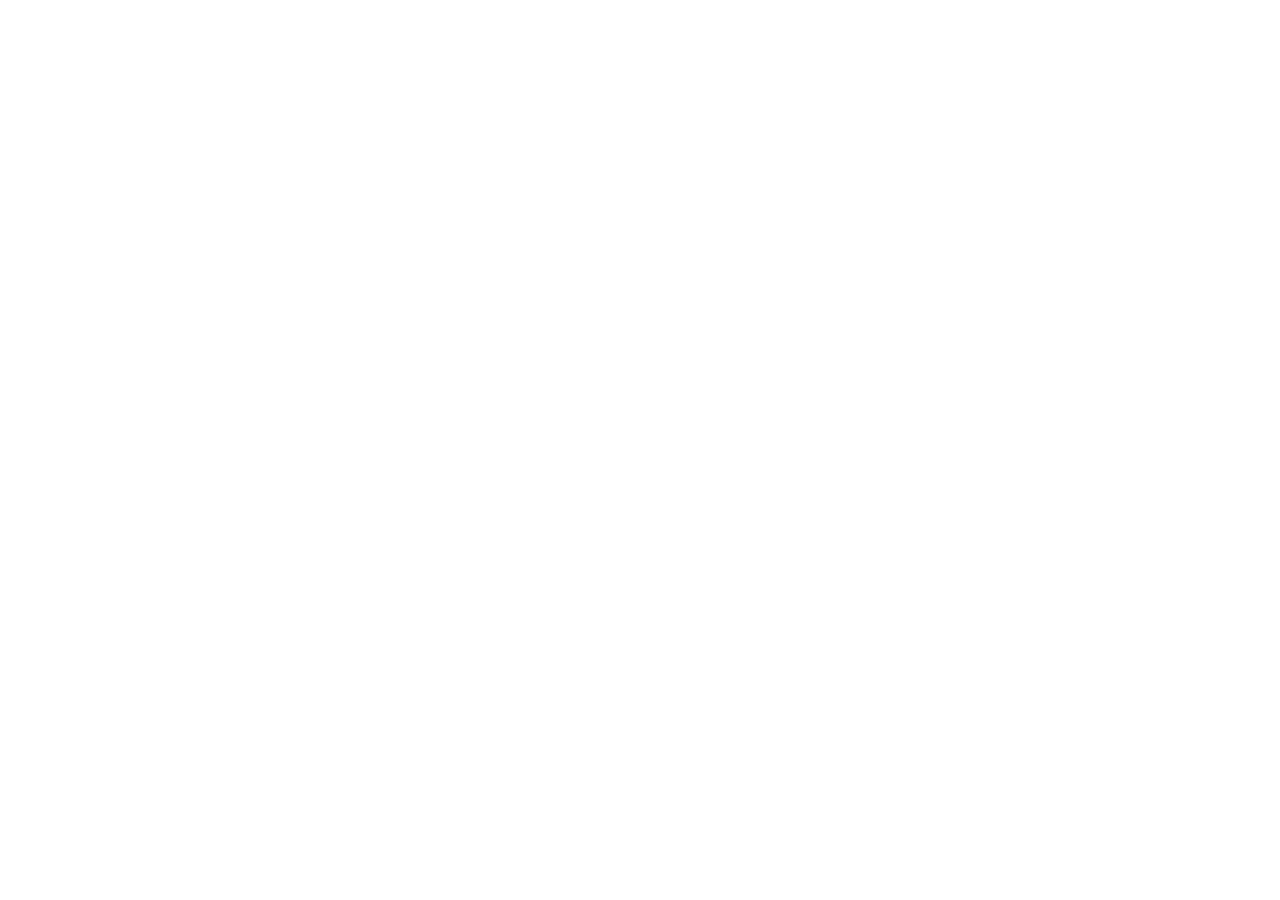
==== index.html @ e9a101a7 "Create index.html Created blank html file" ====
<!DOCTYPE html>
<html lang="en">
<head>
    <meta charset="UTF-8">
    <meta name="viewport" content="width=device-width, initial-scale=1.0">
    <title>Document</title>
</head>
<body>
    <!-- Your content goes here -->
</body>
</html>
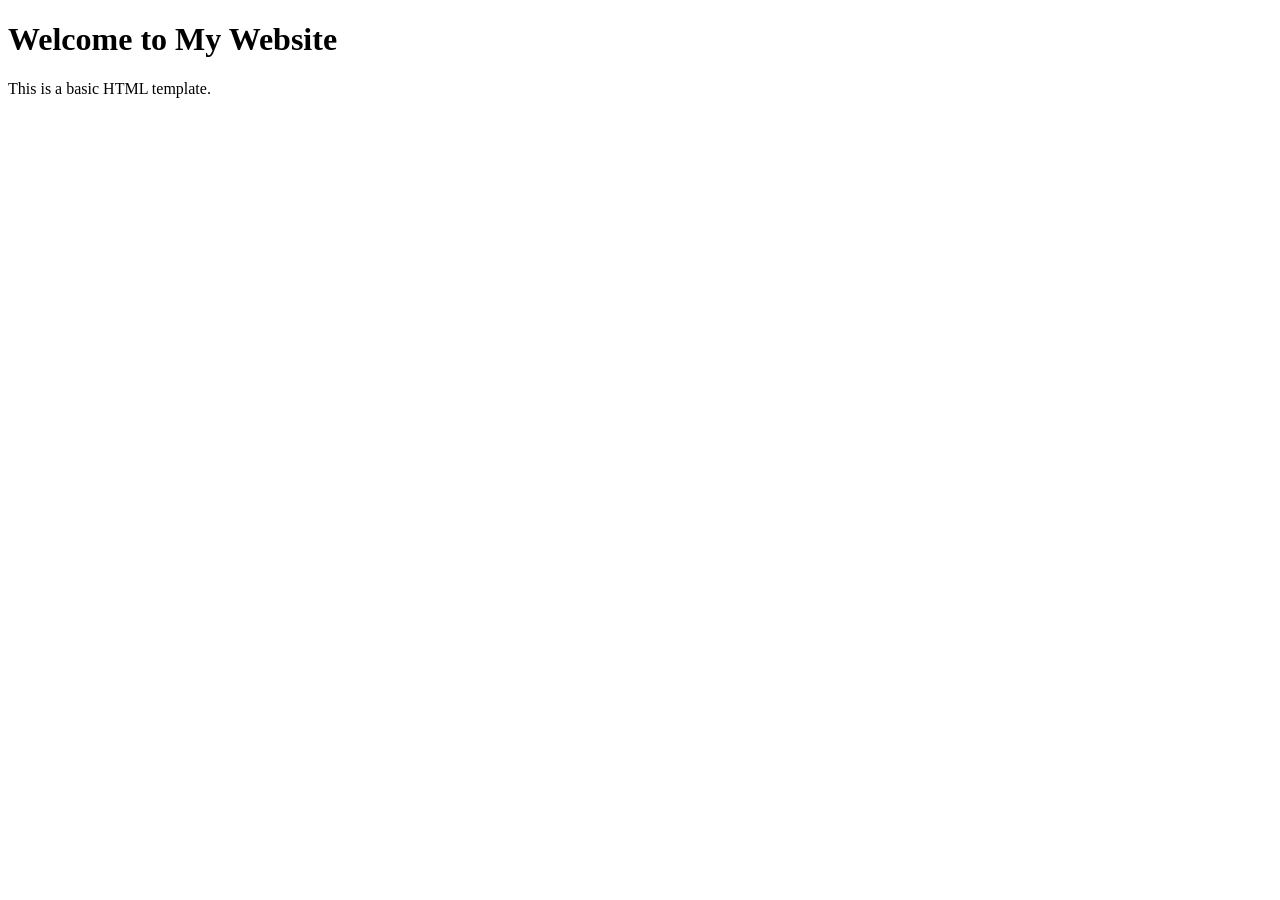
==== commit e81cc37a: "Updated index.html Seeing if changes take place on live site" ====
--- a/index.html
+++ b/index.html
@@ -3,9 +3,11 @@
 <head>
     <meta charset="UTF-8">
     <meta name="viewport" content="width=device-width, initial-scale=1.0">
-    <title>Document</title>
+    <title>Your Page Title</title>
 </head>
 <body>
     <!-- Your content goes here -->
+    <h1>Welcome to My Website</h1>
+    <p>This is a basic HTML template.</p>
 </body>
 </html>
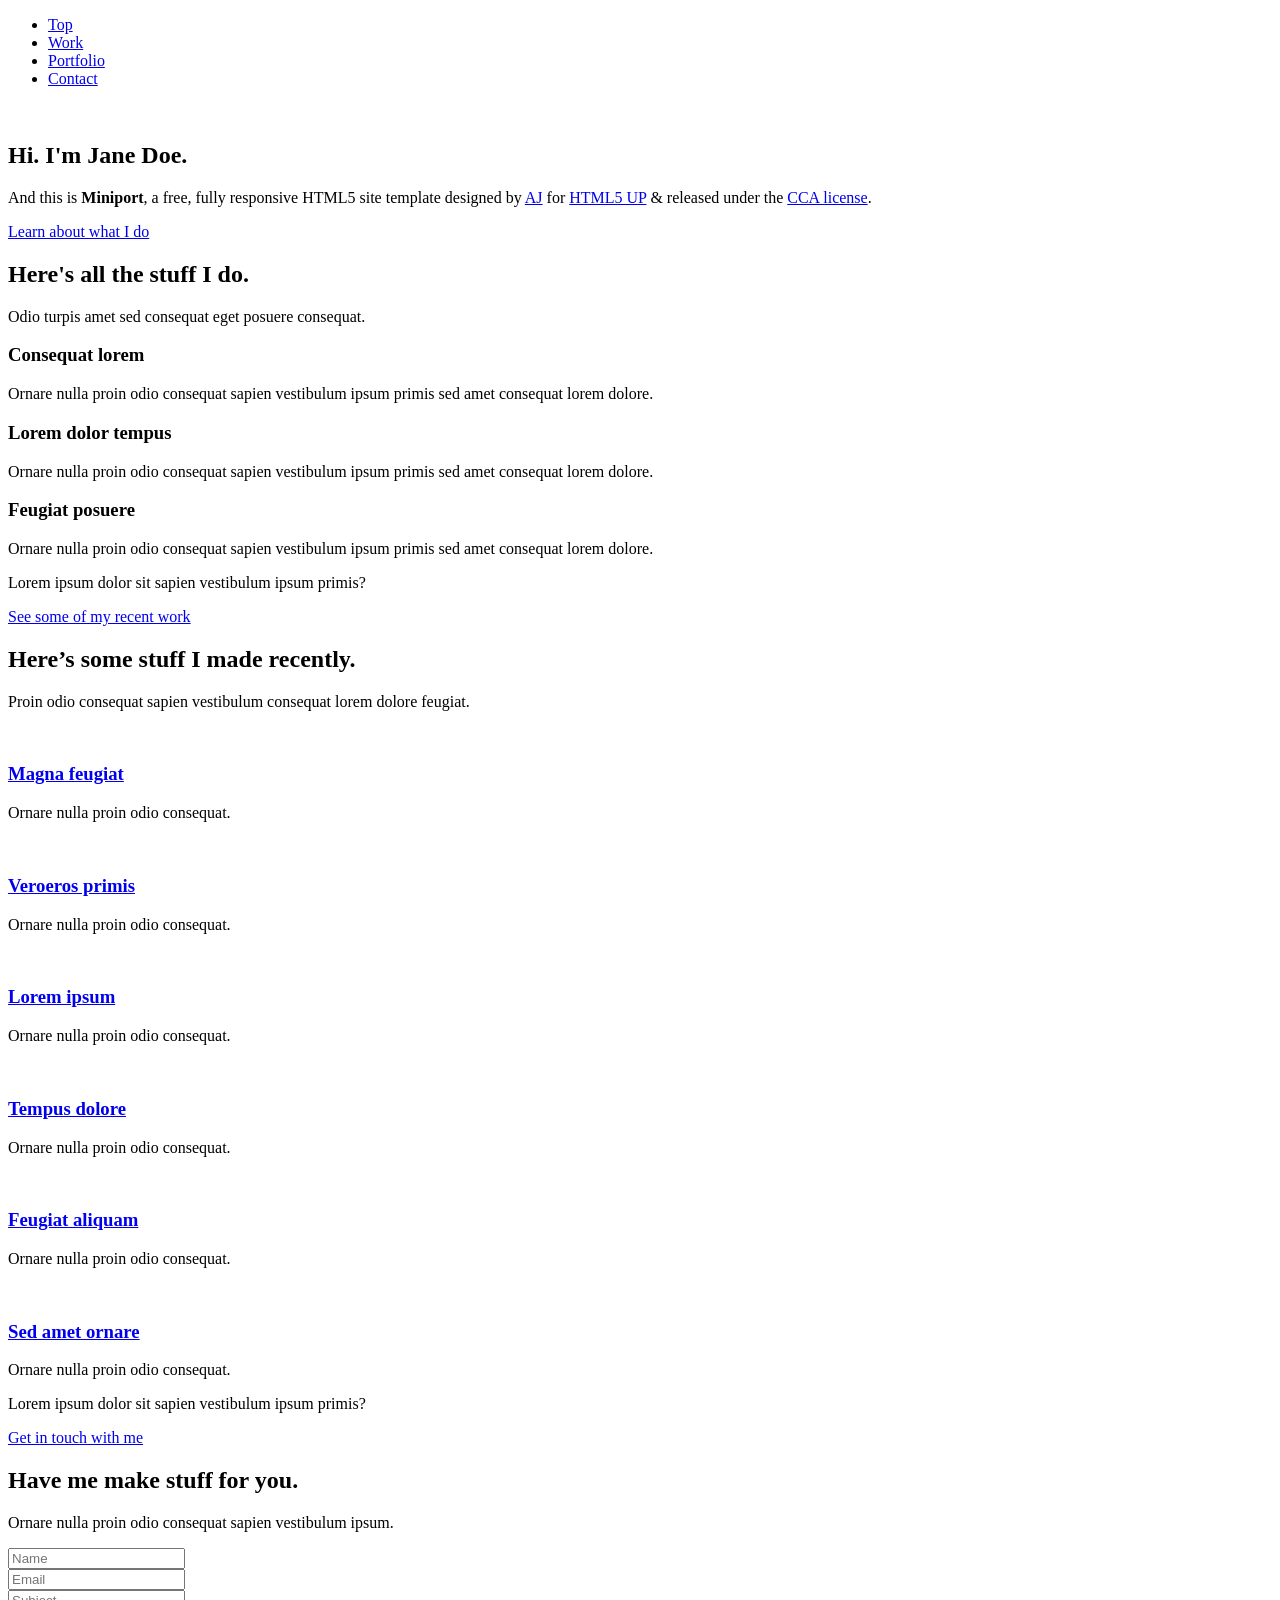
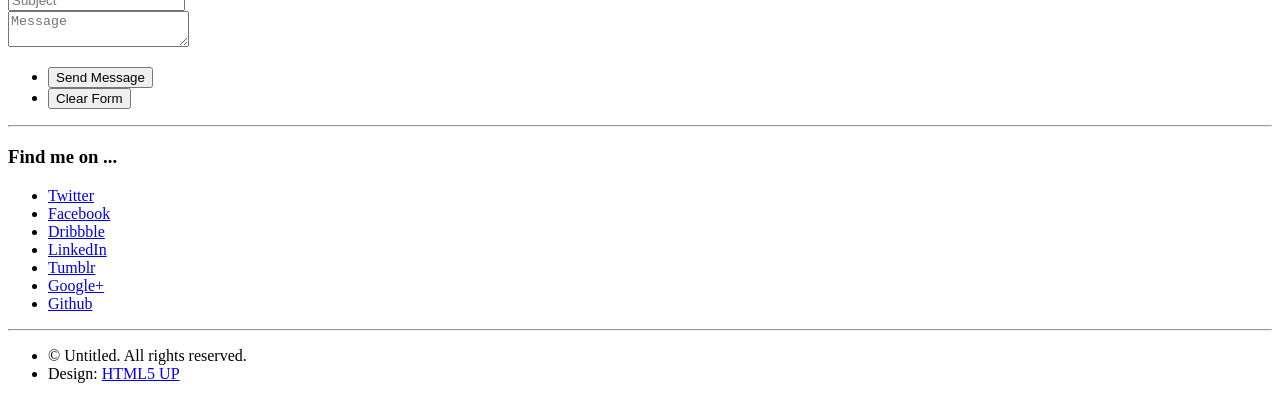
==== commit 586a125a: "Fixed stuff Moved html files around to get correct one to show on website" ====
--- a/index.html
+++ b/index.html
@@ -1,13 +1,214 @@
-<!DOCTYPE html>
-<html lang="en">
-<head>
-    <meta charset="UTF-8">
-    <meta name="viewport" content="width=device-width, initial-scale=1.0">
-    <title>Your Page Title</title>
-</head>
-<body>
-    <!-- Your content goes here -->
-    <h1>Welcome to My Website</h1>
-    <p>This is a basic HTML template.</p>
-</body>
+<!DOCTYPE HTML>
+<!--
+	Miniport by HTML5 UP
+	html5up.net | @ajlkn
+	Free for personal and commercial use under the CCA 3.0 license (html5up.net/license)
+-->
+<html>
+	<head>
+		<title>Miniport by HTML5 UP</title>
+		<meta charset="utf-8" />
+		<meta name="viewport" content="width=device-width, initial-scale=1, user-scalable=no" />
+		<link rel="stylesheet" href="assets/css/main.css" />
+	</head>
+	<body class="is-preload">
+
+		<!-- Nav -->
+			<nav id="nav">
+				<ul class="container">
+					<li><a href="#top">Top</a></li>
+					<li><a href="#work">Work</a></li>
+					<li><a href="#portfolio">Portfolio</a></li>
+					<li><a href="#contact">Contact</a></li>
+				</ul>
+			</nav>
+
+		<!-- Home -->
+			<article id="top" class="wrapper style1">
+				<div class="container">
+					<div class="row">
+						<div class="col-4 col-5-large col-12-medium">
+							<span class="image fit"><img src="images/pic00.jpg" alt="" /></span>
+						</div>
+						<div class="col-8 col-7-large col-12-medium">
+							<header>
+								<h1>Hi. I'm <strong>Jane Doe</strong>.</h1>
+							</header>
+							<p>And this is <strong>Miniport</strong>, a free, fully responsive HTML5 site template designed by <a href="http://twitter.com/ajlkn">AJ</a> for <a href="http://html5up.net">HTML5 UP</a> &amp; released under the <a href="http://html5up.net/license">CCA license</a>.</p>
+							<a href="#work" class="button large scrolly">Learn about what I do</a>
+						</div>
+					</div>
+				</div>
+			</article>
+
+		<!-- Work -->
+			<article id="work" class="wrapper style2">
+				<div class="container">
+					<header>
+						<h2>Here's all the stuff I do.</h2>
+						<p>Odio turpis amet sed consequat eget posuere consequat.</p>
+					</header>
+					<div class="row aln-center">
+						<div class="col-4 col-6-medium col-12-small">
+							<section class="box style1">
+								<span class="icon featured fa-comments"></span>
+								<h3>Consequat lorem</h3>
+								<p>Ornare nulla proin odio consequat sapien vestibulum ipsum primis sed amet consequat lorem dolore.</p>
+							</section>
+						</div>
+						<div class="col-4 col-6-medium col-12-small">
+							<section class="box style1">
+								<span class="icon solid featured fa-camera-retro"></span>
+								<h3>Lorem dolor tempus</h3>
+								<p>Ornare nulla proin odio consequat sapien vestibulum ipsum primis sed amet consequat lorem dolore.</p>
+							</section>
+						</div>
+						<div class="col-4 col-6-medium col-12-small">
+							<section class="box style1">
+								<span class="icon featured fa-thumbs-up"></span>
+								<h3>Feugiat posuere</h3>
+								<p>Ornare nulla proin odio consequat sapien vestibulum ipsum primis sed amet consequat lorem dolore.</p>
+							</section>
+						</div>
+					</div>
+					<footer>
+						<p>Lorem ipsum dolor sit sapien vestibulum ipsum primis?</p>
+						<a href="#portfolio" class="button large scrolly">See some of my recent work</a>
+					</footer>
+				</div>
+			</article>
+
+		<!-- Portfolio -->
+			<article id="portfolio" class="wrapper style3">
+				<div class="container">
+					<header>
+						<h2>Here’s some stuff I made recently.</h2>
+						<p>Proin odio consequat  sapien vestibulum consequat lorem dolore feugiat.</p>
+					</header>
+					<div class="row">
+						<div class="col-4 col-6-medium col-12-small">
+							<article class="box style2">
+								<a href="#" class="image featured"><img src="images/pic01.jpg" alt="" /></a>
+								<h3><a href="#">Magna feugiat</a></h3>
+								<p>Ornare nulla proin odio consequat.</p>
+							</article>
+						</div>
+						<div class="col-4 col-6-medium col-12-small">
+							<article class="box style2">
+								<a href="#" class="image featured"><img src="images/pic02.jpg" alt="" /></a>
+								<h3><a href="#">Veroeros primis</a></h3>
+								<p>Ornare nulla proin odio consequat.</p>
+							</article>
+						</div>
+						<div class="col-4 col-6-medium col-12-small">
+							<article class="box style2">
+								<a href="#" class="image featured"><img src="images/pic03.jpg" alt="" /></a>
+								<h3><a href="#">Lorem ipsum</a></h3>
+								<p>Ornare nulla proin odio consequat.</p>
+							</article>
+						</div>
+						<div class="col-4 col-6-medium col-12-small">
+							<article class="box style2">
+								<a href="#" class="image featured"><img src="images/pic04.jpg" alt="" /></a>
+								<h3><a href="#">Tempus dolore</a></h3>
+								<p>Ornare nulla proin odio consequat.</p>
+							</article>
+						</div>
+						<div class="col-4 col-6-medium col-12-small">
+							<article class="box style2">
+								<a href="#" class="image featured"><img src="images/pic05.jpg" alt="" /></a>
+								<h3><a href="#">Feugiat aliquam</a></h3>
+								<p>Ornare nulla proin odio consequat.</p>
+							</article>
+						</div>
+						<div class="col-4 col-6-medium col-12-small">
+							<article class="box style2">
+								<a href="#" class="image featured"><img src="images/pic06.jpg" alt="" /></a>
+								<h3><a href="#">Sed amet ornare</a></h3>
+								<p>Ornare nulla proin odio consequat.</p>
+							</article>
+						</div>
+					</div>
+					<footer>
+						<p>Lorem ipsum dolor sit sapien vestibulum ipsum primis?</p>
+						<a href="#contact" class="button large scrolly">Get in touch with me</a>
+					</footer>
+				</div>
+			</article>
+
+		<!-- Contact -->
+			<article id="contact" class="wrapper style4">
+				<div class="container medium">
+					<header>
+						<h2>Have me make stuff for you.</h2>
+						<p>Ornare nulla proin odio consequat sapien vestibulum ipsum.</p>
+					</header>
+					<div class="row">
+						<div class="col-12">
+							<form method="post" action="#">
+								<div class="row">
+									<div class="col-6 col-12-small">
+										<input type="text" name="name" id="name" placeholder="Name" />
+									</div>
+									<div class="col-6 col-12-small">
+										<input type="text" name="email" id="email" placeholder="Email" />
+									</div>
+									<div class="col-12">
+										<input type="text" name="subject" id="subject" placeholder="Subject" />
+									</div>
+									<div class="col-12">
+										<textarea name="message" id="message" placeholder="Message"></textarea>
+									</div>
+									<div class="col-12">
+										<ul class="actions">
+											<li><input type="submit" value="Send Message" /></li>
+											<li><input type="reset" value="Clear Form" class="alt" /></li>
+										</ul>
+									</div>
+								</div>
+							</form>
+						</div>
+						<div class="col-12">
+							<hr />
+							<h3>Find me on ...</h3>
+							<ul class="social">
+								<li><a href="#" class="icon brands fa-twitter"><span class="label">Twitter</span></a></li>
+								<li><a href="#" class="icon brands fa-facebook-f"><span class="label">Facebook</span></a></li>
+								<li><a href="#" class="icon brands fa-dribbble"><span class="label">Dribbble</span></a></li>
+								<li><a href="#" class="icon brands fa-linkedin-in"><span class="label">LinkedIn</span></a></li>
+								<li><a href="#" class="icon brands fa-tumblr"><span class="label">Tumblr</span></a></li>
+								<li><a href="#" class="icon brands fa-google-plus"><span class="label">Google+</span></a></li>
+								<li><a href="#" class="icon brands fa-github"><span class="label">Github</span></a></li>
+								<!--
+								<li><a href="#" class="icon solid fa-rss"><span>RSS</span></a></li>
+								<li><a href="#" class="icon brands fa-instagram"><span>Instagram</span></a></li>
+								<li><a href="#" class="icon brands fa-foursquare"><span>Foursquare</span></a></li>
+								<li><a href="#" class="icon brands fa-skype"><span>Skype</span></a></li>
+								<li><a href="#" class="icon brands fa-soundcloud"><span>Soundcloud</span></a></li>
+								<li><a href="#" class="icon brands fa-youtube"><span>YouTube</span></a></li>
+								<li><a href="#" class="icon brands fa-blogger"><span>Blogger</span></a></li>
+								<li><a href="#" class="icon brands fa-flickr"><span>Flickr</span></a></li>
+								<li><a href="#" class="icon brands fa-vimeo"><span>Vimeo</span></a></li>
+								-->
+							</ul>
+							<hr />
+						</div>
+					</div>
+					<footer>
+						<ul id="copyright">
+							<li>&copy; Untitled. All rights reserved.</li><li>Design: <a href="http://html5up.net">HTML5 UP</a></li>
+						</ul>
+					</footer>
+				</div>
+			</article>
+
+		<!-- Scripts -->
+			<script src="assets/js/jquery.min.js"></script>
+			<script src="assets/js/jquery.scrolly.min.js"></script>
+			<script src="assets/js/browser.min.js"></script>
+			<script src="assets/js/breakpoints.min.js"></script>
+			<script src="assets/js/util.js"></script>
+			<script src="assets/js/main.js"></script>
+
+	</body>
 </html>
--- a/assets/css/main.css
+++ b/assets/css/main.css
@@ -0,0 +1,2445 @@
+@import url("https://fonts.googleapis.com/css?family=Open+Sans:300,300italic,600,600italic,700");
+@import url("fontawesome-all.min.css");
+
+/*
+	Miniport by HTML5 UP
+	html5up.net | @ajlkn
+	Free for personal and commercial use under the CCA 3.0 license (html5up.net/license)
+*/
+
+html, body, div, span, applet, object,
+iframe, h1, h2, h3, h4, h5, h6, p, blockquote,
+pre, a, abbr, acronym, address, big, cite,
+code, del, dfn, em, img, ins, kbd, q, s, samp,
+small, strike, strong, sub, sup, tt, var, b,
+u, i, center, dl, dt, dd, ol, ul, li, fieldset,
+form, label, legend, table, caption, tbody,
+tfoot, thead, tr, th, td, article, aside,
+canvas, details, embed, figure, figcaption,
+footer, header, hgroup, menu, nav, output, ruby,
+section, summary, time, mark, audio, video {
+	margin: 0;
+	padding: 0;
+	border: 0;
+	font-size: 100%;
+	font: inherit;
+	vertical-align: baseline;}
+
+article, aside, details, figcaption, figure,
+footer, header, hgroup, menu, nav, section {
+	display: block;}
+
+body {
+	line-height: 1;
+}
+
+ol, ul {
+	list-style: none;
+}
+
+blockquote, q {
+	quotes: none;
+}
+
+	blockquote:before, blockquote:after, q:before, q:after {
+		content: '';
+		content: none;
+	}
+
+table {
+	border-collapse: collapse;
+	border-spacing: 0;
+}
+
+body {
+	-webkit-text-size-adjust: none;
+}
+
+mark {
+	background-color: transparent;
+	color: inherit;
+}
+
+input::-moz-focus-inner {
+	border: 0;
+	padding: 0;
+}
+
+input, select, textarea {
+	-moz-appearance: none;
+	-webkit-appearance: none;
+	-ms-appearance: none;
+	appearance: none;
+}
+
+/* Basic */
+
+	html {
+		box-sizing: border-box;
+	}
+
+	*, *:before, *:after {
+		box-sizing: inherit;
+	}
+
+	body {
+		padding-top: 3.5em;
+	}
+
+		body.is-preload *, body.is-preload *:before, body.is-preload *:after {
+			-moz-animation: none !important;
+			-webkit-animation: none !important;
+			-ms-animation: none !important;
+			animation: none !important;
+			-moz-transition: none !important;
+			-webkit-transition: none !important;
+			-ms-transition: none !important;
+			transition: none !important;
+		}
+
+	body, input, textarea, select {
+		font-family: 'Open Sans', sans-serif;
+		line-height: 1.85em;
+		color: #888;
+		font-weight: 300;
+		font-size: 13pt;
+	}
+
+	a {
+		-moz-transition: color .2s ease-in-out;
+		-webkit-transition: color .2s ease-in-out;
+		-ms-transition: color .2s ease-in-out;
+		transition: color .2s ease-in-out;
+		color: #43B3E0;
+		text-decoration: underline;
+	}
+
+		a:hover {
+			color: #43bff0 !important;
+		}
+
+		a img {
+			border: 0;
+		}
+
+	b, strong {
+		font-weight: 600;
+		color: #3e3e3e;
+	}
+
+	i, em {
+		font-style: italic;
+	}
+
+	sub {
+		position: relative;
+		top: 0.5em;
+		font-size: 0.8em;
+	}
+
+	sup {
+		position: relative;
+		top: -0.5em;
+		font-size: 0.8em;
+	}
+
+	blockquote {
+		border-left: solid 0.75em #eee;
+		padding: 1em 0 1em 1.5em;
+		font-style: italic;
+	}
+
+	h1, h2, h3, h4, h5, h6 {
+		color: #3e3e3e;
+		margin: 0 0 0.75em 0;
+	}
+
+	h1 a, h2 a, h3 a, h4 a, h5 a, h6 a {
+		text-decoration: none;
+		color: inherit;
+	}
+
+	h2, h3, h4, h5, h6 {
+		font-weight: 700;
+	}
+
+	h1 {
+		font-size: 3.25em;
+		letter-spacing: -0.025em;
+		font-weight: 300;
+	}
+
+		h1 strong {
+			font-weight: 700;
+		}
+
+	h2 {
+		font-size: 2em;
+		letter-spacing: -0.015em;
+	}
+
+	h3 {
+		font-size: 1.5em;
+		letter-spacing: -0.015em;
+	}
+
+	em, i {
+		font-style: italic;
+	}
+
+	br.clear {
+		clear: both;
+	}
+
+	hr {
+		border: 0;
+		border-top: solid 1px #444;
+		border-top-color: rgba(0, 0, 0, 0.35);
+		box-shadow: 0px 1px 0px 0px rgba(255, 255, 255, 0.1);
+		height: 1px;
+		margin: 3em 0;
+	}
+
+	p, ul, ol, dl, table {
+		margin-bottom: 2em;
+	}
+
+	header {
+		margin: 0 0 3em 0;
+	}
+
+		header > p {
+			font-size: 1.25em;
+			margin: 0;
+		}
+
+	footer {
+		margin: 3em 0 0 0;
+	}
+
+		footer > p {
+			font-size: 1.25em;
+		}
+
+/* Container */
+
+	.container {
+		margin: 0 auto;
+		max-width: calc(100% - 50px);
+		width: 1200px;
+	}
+
+		.container.medium {
+			width: 900px;
+		}
+
+		@media screen and (max-width: 1680px) {
+
+			.container {
+				width: 1200px;
+			}
+
+				.container.medium {
+					width: 900px;
+				}
+
+		}
+
+		@media screen and (max-width: 1280px) {
+
+			.container {
+				width: 960px;
+			}
+
+				.container.medium {
+					width: 720px;
+				}
+
+		}
+
+		@media screen and (max-width: 980px) {
+
+			.container {
+				width: 100%;
+			}
+
+				.container.medium {
+					width: 75%;
+				}
+
+		}
+
+		@media screen and (max-width: 736px) {
+
+			.container {
+				width: 100%;
+				max-width: calc(100% - 30px);
+			}
+
+				.container.medium {
+					width: 100%;
+				}
+
+		}
+
+/* Row */
+
+	.row {
+		display: flex;
+		flex-wrap: wrap;
+		box-sizing: border-box;
+		align-items: stretch;
+	}
+
+		.row > * {
+			box-sizing: border-box;
+		}
+
+		.row.gtr-uniform > * > :last-child {
+			margin-bottom: 0;
+		}
+
+		.row.aln-left {
+			justify-content: flex-start;
+		}
+
+		.row.aln-center {
+			justify-content: center;
+		}
+
+		.row.aln-right {
+			justify-content: flex-end;
+		}
+
+		.row.aln-top {
+			align-items: flex-start;
+		}
+
+		.row.aln-middle {
+			align-items: center;
+		}
+
+		.row.aln-bottom {
+			align-items: flex-end;
+		}
+
+		.row > .imp {
+			order: -1;
+		}
+
+		.row > .col-1 {
+			width: 8.33333%;
+		}
+
+		.row > .off-1 {
+			margin-left: 8.33333%;
+		}
+
+		.row > .col-2 {
+			width: 16.66667%;
+		}
+
+		.row > .off-2 {
+			margin-left: 16.66667%;
+		}
+
+		.row > .col-3 {
+			width: 25%;
+		}
+
+		.row > .off-3 {
+			margin-left: 25%;
+		}
+
+		.row > .col-4 {
+			width: 33.33333%;
+		}
+
+		.row > .off-4 {
+			margin-left: 33.33333%;
+		}
+
+		.row > .col-5 {
+			width: 41.66667%;
+		}
+
+		.row > .off-5 {
+			margin-left: 41.66667%;
+		}
+
+		.row > .col-6 {
+			width: 50%;
+		}
+
+		.row > .off-6 {
+			margin-left: 50%;
+		}
+
+		.row > .col-7 {
+			width: 58.33333%;
+		}
+
+		.row > .off-7 {
+			margin-left: 58.33333%;
+		}
+
+		.row > .col-8 {
+			width: 66.66667%;
+		}
+
+		.row > .off-8 {
+			margin-left: 66.66667%;
+		}
+
+		.row > .col-9 {
+			width: 75%;
+		}
+
+		.row > .off-9 {
+			margin-left: 75%;
+		}
+
+		.row > .col-10 {
+			width: 83.33333%;
+		}
+
+		.row > .off-10 {
+			margin-left: 83.33333%;
+		}
+
+		.row > .col-11 {
+			width: 91.66667%;
+		}
+
+		.row > .off-11 {
+			margin-left: 91.66667%;
+		}
+
+		.row > .col-12 {
+			width: 100%;
+		}
+
+		.row > .off-12 {
+			margin-left: 100%;
+		}
+
+		.row.gtr-0 {
+			margin-top: 0px;
+			margin-left: 0px;
+		}
+
+			.row.gtr-0 > * {
+				padding: 0px 0 0 0px;
+			}
+
+			.row.gtr-0.gtr-uniform {
+				margin-top: 0px;
+			}
+
+				.row.gtr-0.gtr-uniform > * {
+					padding-top: 0px;
+				}
+
+		.row.gtr-25 {
+			margin-top: -6.25px;
+			margin-left: -6.25px;
+		}
+
+			.row.gtr-25 > * {
+				padding: 6.25px 0 0 6.25px;
+			}
+
+			.row.gtr-25.gtr-uniform {
+				margin-top: -6.25px;
+			}
+
+				.row.gtr-25.gtr-uniform > * {
+					padding-top: 6.25px;
+				}
+
+		.row.gtr-50 {
+			margin-top: -12.5px;
+			margin-left: -12.5px;
+		}
+
+			.row.gtr-50 > * {
+				padding: 12.5px 0 0 12.5px;
+			}
+
+			.row.gtr-50.gtr-uniform {
+				margin-top: -12.5px;
+			}
+
+				.row.gtr-50.gtr-uniform > * {
+					padding-top: 12.5px;
+				}
+
+		.row {
+			margin-top: -25px;
+			margin-left: -25px;
+		}
+
+			.row > * {
+				padding: 25px 0 0 25px;
+			}
+
+			.row.gtr-uniform {
+				margin-top: -25px;
+			}
+
+				.row.gtr-uniform > * {
+					padding-top: 25px;
+				}
+
+		.row.gtr-150 {
+			margin-top: -37.5px;
+			margin-left: -37.5px;
+		}
+
+			.row.gtr-150 > * {
+				padding: 37.5px 0 0 37.5px;
+			}
+
+			.row.gtr-150.gtr-uniform {
+				margin-top: -37.5px;
+			}
+
+				.row.gtr-150.gtr-uniform > * {
+					padding-top: 37.5px;
+				}
+
+		.row.gtr-200 {
+			margin-top: -50px;
+			margin-left: -50px;
+		}
+
+			.row.gtr-200 > * {
+				padding: 50px 0 0 50px;
+			}
+
+			.row.gtr-200.gtr-uniform {
+				margin-top: -50px;
+			}
+
+				.row.gtr-200.gtr-uniform > * {
+					padding-top: 50px;
+				}
+
+		@media screen and (max-width: 1680px) {
+
+			.row {
+				display: flex;
+				flex-wrap: wrap;
+				box-sizing: border-box;
+				align-items: stretch;
+			}
+
+				.row > * {
+					box-sizing: border-box;
+				}
+
+				.row.gtr-uniform > * > :last-child {
+					margin-bottom: 0;
+				}
+
+				.row.aln-left {
+					justify-content: flex-start;
+				}
+
+				.row.aln-center {
+					justify-content: center;
+				}
+
+				.row.aln-right {
+					justify-content: flex-end;
+				}
+
+				.row.aln-top {
+					align-items: flex-start;
+				}
+
+				.row.aln-middle {
+					align-items: center;
+				}
+
+				.row.aln-bottom {
+					align-items: flex-end;
+				}
+
+				.row > .imp-xlarge {
+					order: -1;
+				}
+
+				.row > .col-1-xlarge {
+					width: 8.33333%;
+				}
+
+				.row > .off-1-xlarge {
+					margin-left: 8.33333%;
+				}
+
+				.row > .col-2-xlarge {
+					width: 16.66667%;
+				}
+
+				.row > .off-2-xlarge {
+					margin-left: 16.66667%;
+				}
+
+				.row > .col-3-xlarge {
+					width: 25%;
+				}
+
+				.row > .off-3-xlarge {
+					margin-left: 25%;
+				}
+
+				.row > .col-4-xlarge {
+					width: 33.33333%;
+				}
+
+				.row > .off-4-xlarge {
+					margin-left: 33.33333%;
+				}
+
+				.row > .col-5-xlarge {
+					width: 41.66667%;
+				}
+
+				.row > .off-5-xlarge {
+					margin-left: 41.66667%;
+				}
+
+				.row > .col-6-xlarge {
+					width: 50%;
+				}
+
+				.row > .off-6-xlarge {
+					margin-left: 50%;
+				}
+
+				.row > .col-7-xlarge {
+					width: 58.33333%;
+				}
+
+				.row > .off-7-xlarge {
+					margin-left: 58.33333%;
+				}
+
+				.row > .col-8-xlarge {
+					width: 66.66667%;
+				}
+
+				.row > .off-8-xlarge {
+					margin-left: 66.66667%;
+				}
+
+				.row > .col-9-xlarge {
+					width: 75%;
+				}
+
+				.row > .off-9-xlarge {
+					margin-left: 75%;
+				}
+
+				.row > .col-10-xlarge {
+					width: 83.33333%;
+				}
+
+				.row > .off-10-xlarge {
+					margin-left: 83.33333%;
+				}
+
+				.row > .col-11-xlarge {
+					width: 91.66667%;
+				}
+
+				.row > .off-11-xlarge {
+					margin-left: 91.66667%;
+				}
+
+				.row > .col-12-xlarge {
+					width: 100%;
+				}
+
+				.row > .off-12-xlarge {
+					margin-left: 100%;
+				}
+
+				.row.gtr-0 {
+					margin-top: 0px;
+					margin-left: 0px;
+				}
+
+					.row.gtr-0 > * {
+						padding: 0px 0 0 0px;
+					}
+
+					.row.gtr-0.gtr-uniform {
+						margin-top: 0px;
+					}
+
+						.row.gtr-0.gtr-uniform > * {
+							padding-top: 0px;
+						}
+
+				.row.gtr-25 {
+					margin-top: -6.25px;
+					margin-left: -6.25px;
+				}
+
+					.row.gtr-25 > * {
+						padding: 6.25px 0 0 6.25px;
+					}
+
+					.row.gtr-25.gtr-uniform {
+						margin-top: -6.25px;
+					}
+
+						.row.gtr-25.gtr-uniform > * {
+							padding-top: 6.25px;
+						}
+
+				.row.gtr-50 {
+					margin-top: -12.5px;
+					margin-left: -12.5px;
+				}
+
+					.row.gtr-50 > * {
+						padding: 12.5px 0 0 12.5px;
+					}
+
+					.row.gtr-50.gtr-uniform {
+						margin-top: -12.5px;
+					}
+
+						.row.gtr-50.gtr-uniform > * {
+							padding-top: 12.5px;
+						}
+
+				.row {
+					margin-top: -25px;
+					margin-left: -25px;
+				}
+
+					.row > * {
+						padding: 25px 0 0 25px;
+					}
+
+					.row.gtr-uniform {
+						margin-top: -25px;
+					}
+
+						.row.gtr-uniform > * {
+							padding-top: 25px;
+						}
+
+				.row.gtr-150 {
+					margin-top: -37.5px;
+					margin-left: -37.5px;
+				}
+
+					.row.gtr-150 > * {
+						padding: 37.5px 0 0 37.5px;
+					}
+
+					.row.gtr-150.gtr-uniform {
+						margin-top: -37.5px;
+					}
+
+						.row.gtr-150.gtr-uniform > * {
+							padding-top: 37.5px;
+						}
+
+				.row.gtr-200 {
+					margin-top: -50px;
+					margin-left: -50px;
+				}
+
+					.row.gtr-200 > * {
+						padding: 50px 0 0 50px;
+					}
+
+					.row.gtr-200.gtr-uniform {
+						margin-top: -50px;
+					}
+
+						.row.gtr-200.gtr-uniform > * {
+							padding-top: 50px;
+						}
+
+		}
+
+		@media screen and (max-width: 1280px) {
+
+			.row {
+				display: flex;
+				flex-wrap: wrap;
+				box-sizing: border-box;
+				align-items: stretch;
+			}
+
+				.row > * {
+					box-sizing: border-box;
+				}
+
+				.row.gtr-uniform > * > :last-child {
+					margin-bottom: 0;
+				}
+
+				.row.aln-left {
+					justify-content: flex-start;
+				}
+
+				.row.aln-center {
+					justify-content: center;
+				}
+
+				.row.aln-right {
+					justify-content: flex-end;
+				}
+
+				.row.aln-top {
+					align-items: flex-start;
+				}
+
+				.row.aln-middle {
+					align-items: center;
+				}
+
+				.row.aln-bottom {
+					align-items: flex-end;
+				}
+
+				.row > .imp-large {
+					order: -1;
+				}
+
+				.row > .col-1-large {
+					width: 8.33333%;
+				}
+
+				.row > .off-1-large {
+					margin-left: 8.33333%;
+				}
+
+				.row > .col-2-large {
+					width: 16.66667%;
+				}
+
+				.row > .off-2-large {
+					margin-left: 16.66667%;
+				}
+
+				.row > .col-3-large {
+					width: 25%;
+				}
+
+				.row > .off-3-large {
+					margin-left: 25%;
+				}
+
+				.row > .col-4-large {
+					width: 33.33333%;
+				}
+
+				.row > .off-4-large {
+					margin-left: 33.33333%;
+				}
+
+				.row > .col-5-large {
+					width: 41.66667%;
+				}
+
+				.row > .off-5-large {
+					margin-left: 41.66667%;
+				}
+
+				.row > .col-6-large {
+					width: 50%;
+				}
+
+				.row > .off-6-large {
+					margin-left: 50%;
+				}
+
+				.row > .col-7-large {
+					width: 58.33333%;
+				}
+
+				.row > .off-7-large {
+					margin-left: 58.33333%;
+				}
+
+				.row > .col-8-large {
+					width: 66.66667%;
+				}
+
+				.row > .off-8-large {
+					margin-left: 66.66667%;
+				}
+
+				.row > .col-9-large {
+					width: 75%;
+				}
+
+				.row > .off-9-large {
+					margin-left: 75%;
+				}
+
+				.row > .col-10-large {
+					width: 83.33333%;
+				}
+
+				.row > .off-10-large {
+					margin-left: 83.33333%;
+				}
+
+				.row > .col-11-large {
+					width: 91.66667%;
+				}
+
+				.row > .off-11-large {
+					margin-left: 91.66667%;
+				}
+
+				.row > .col-12-large {
+					width: 100%;
+				}
+
+				.row > .off-12-large {
+					margin-left: 100%;
+				}
+
+				.row.gtr-0 {
+					margin-top: 0px;
+					margin-left: 0px;
+				}
+
+					.row.gtr-0 > * {
+						padding: 0px 0 0 0px;
+					}
+
+					.row.gtr-0.gtr-uniform {
+						margin-top: 0px;
+					}
+
+						.row.gtr-0.gtr-uniform > * {
+							padding-top: 0px;
+						}
+
+				.row.gtr-25 {
+					margin-top: -6.25px;
+					margin-left: -6.25px;
+				}
+
+					.row.gtr-25 > * {
+						padding: 6.25px 0 0 6.25px;
+					}
+
+					.row.gtr-25.gtr-uniform {
+						margin-top: -6.25px;
+					}
+
+						.row.gtr-25.gtr-uniform > * {
+							padding-top: 6.25px;
+						}
+
+				.row.gtr-50 {
+					margin-top: -12.5px;
+					margin-left: -12.5px;
+				}
+
+					.row.gtr-50 > * {
+						padding: 12.5px 0 0 12.5px;
+					}
+
+					.row.gtr-50.gtr-uniform {
+						margin-top: -12.5px;
+					}
+
+						.row.gtr-50.gtr-uniform > * {
+							padding-top: 12.5px;
+						}
+
+				.row {
+					margin-top: -25px;
+					margin-left: -25px;
+				}
+
+					.row > * {
+						padding: 25px 0 0 25px;
+					}
+
+					.row.gtr-uniform {
+						margin-top: -25px;
+					}
+
+						.row.gtr-uniform > * {
+							padding-top: 25px;
+						}
+
+				.row.gtr-150 {
+					margin-top: -37.5px;
+					margin-left: -37.5px;
+				}
+
+					.row.gtr-150 > * {
+						padding: 37.5px 0 0 37.5px;
+					}
+
+					.row.gtr-150.gtr-uniform {
+						margin-top: -37.5px;
+					}
+
+						.row.gtr-150.gtr-uniform > * {
+							padding-top: 37.5px;
+						}
+
+				.row.gtr-200 {
+					margin-top: -50px;
+					margin-left: -50px;
+				}
+
+					.row.gtr-200 > * {
+						padding: 50px 0 0 50px;
+					}
+
+					.row.gtr-200.gtr-uniform {
+						margin-top: -50px;
+					}
+
+						.row.gtr-200.gtr-uniform > * {
+							padding-top: 50px;
+						}
+
+		}
+
+		@media screen and (max-width: 980px) {
+
+			.row {
+				display: flex;
+				flex-wrap: wrap;
+				box-sizing: border-box;
+				align-items: stretch;
+			}
+
+				.row > * {
+					box-sizing: border-box;
+				}
+
+				.row.gtr-uniform > * > :last-child {
+					margin-bottom: 0;
+				}
+
+				.row.aln-left {
+					justify-content: flex-start;
+				}
+
+				.row.aln-center {
+					justify-content: center;
+				}
+
+				.row.aln-right {
+					justify-content: flex-end;
+				}
+
+				.row.aln-top {
+					align-items: flex-start;
+				}
+
+				.row.aln-middle {
+					align-items: center;
+				}
+
+				.row.aln-bottom {
+					align-items: flex-end;
+				}
+
+				.row > .imp-medium {
+					order: -1;
+				}
+
+				.row > .col-1-medium {
+					width: 8.33333%;
+				}
+
+				.row > .off-1-medium {
+					margin-left: 8.33333%;
+				}
+
+				.row > .col-2-medium {
+					width: 16.66667%;
+				}
+
+				.row > .off-2-medium {
+					margin-left: 16.66667%;
+				}
+
+				.row > .col-3-medium {
+					width: 25%;
+				}
+
+				.row > .off-3-medium {
+					margin-left: 25%;
+				}
+
+				.row > .col-4-medium {
+					width: 33.33333%;
+				}
+
+				.row > .off-4-medium {
+					margin-left: 33.33333%;
+				}
+
+				.row > .col-5-medium {
+					width: 41.66667%;
+				}
+
+				.row > .off-5-medium {
+					margin-left: 41.66667%;
+				}
+
+				.row > .col-6-medium {
+					width: 50%;
+				}
+
+				.row > .off-6-medium {
+					margin-left: 50%;
+				}
+
+				.row > .col-7-medium {
+					width: 58.33333%;
+				}
+
+				.row > .off-7-medium {
+					margin-left: 58.33333%;
+				}
+
+				.row > .col-8-medium {
+					width: 66.66667%;
+				}
+
+				.row > .off-8-medium {
+					margin-left: 66.66667%;
+				}
+
+				.row > .col-9-medium {
+					width: 75%;
+				}
+
+				.row > .off-9-medium {
+					margin-left: 75%;
+				}
+
+				.row > .col-10-medium {
+					width: 83.33333%;
+				}
+
+				.row > .off-10-medium {
+					margin-left: 83.33333%;
+				}
+
+				.row > .col-11-medium {
+					width: 91.66667%;
+				}
+
+				.row > .off-11-medium {
+					margin-left: 91.66667%;
+				}
+
+				.row > .col-12-medium {
+					width: 100%;
+				}
+
+				.row > .off-12-medium {
+					margin-left: 100%;
+				}
+
+				.row.gtr-0 {
+					margin-top: 0px;
+					margin-left: 0px;
+				}
+
+					.row.gtr-0 > * {
+						padding: 0px 0 0 0px;
+					}
+
+					.row.gtr-0.gtr-uniform {
+						margin-top: 0px;
+					}
+
+						.row.gtr-0.gtr-uniform > * {
+							padding-top: 0px;
+						}
+
+				.row.gtr-25 {
+					margin-top: -6.25px;
+					margin-left: -6.25px;
+				}
+
+					.row.gtr-25 > * {
+						padding: 6.25px 0 0 6.25px;
+					}
+
+					.row.gtr-25.gtr-uniform {
+						margin-top: -6.25px;
+					}
+
+						.row.gtr-25.gtr-uniform > * {
+							padding-top: 6.25px;
+						}
+
+				.row.gtr-50 {
+					margin-top: -12.5px;
+					margin-left: -12.5px;
+				}
+
+					.row.gtr-50 > * {
+						padding: 12.5px 0 0 12.5px;
+					}
+
+					.row.gtr-50.gtr-uniform {
+						margin-top: -12.5px;
+					}
+
+						.row.gtr-50.gtr-uniform > * {
+							padding-top: 12.5px;
+						}
+
+				.row {
+					margin-top: -25px;
+					margin-left: -25px;
+				}
+
+					.row > * {
+						padding: 25px 0 0 25px;
+					}
+
+					.row.gtr-uniform {
+						margin-top: -25px;
+					}
+
+						.row.gtr-uniform > * {
+							padding-top: 25px;
+						}
+
+				.row.gtr-150 {
+					margin-top: -37.5px;
+					margin-left: -37.5px;
+				}
+
+					.row.gtr-150 > * {
+						padding: 37.5px 0 0 37.5px;
+					}
+
+					.row.gtr-150.gtr-uniform {
+						margin-top: -37.5px;
+					}
+
+						.row.gtr-150.gtr-uniform > * {
+							padding-top: 37.5px;
+						}
+
+				.row.gtr-200 {
+					margin-top: -50px;
+					margin-left: -50px;
+				}
+
+					.row.gtr-200 > * {
+						padding: 50px 0 0 50px;
+					}
+
+					.row.gtr-200.gtr-uniform {
+						margin-top: -50px;
+					}
+
+						.row.gtr-200.gtr-uniform > * {
+							padding-top: 50px;
+						}
+
+		}
+
+		@media screen and (max-width: 736px) {
+
+			.row {
+				display: flex;
+				flex-wrap: wrap;
+				box-sizing: border-box;
+				align-items: stretch;
+			}
+
+				.row > * {
+					box-sizing: border-box;
+				}
+
+				.row.gtr-uniform > * > :last-child {
+					margin-bottom: 0;
+				}
+
+				.row.aln-left {
+					justify-content: flex-start;
+				}
+
+				.row.aln-center {
+					justify-content: center;
+				}
+
+				.row.aln-right {
+					justify-content: flex-end;
+				}
+
+				.row.aln-top {
+					align-items: flex-start;
+				}
+
+				.row.aln-middle {
+					align-items: center;
+				}
+
+				.row.aln-bottom {
+					align-items: flex-end;
+				}
+
+				.row > .imp-small {
+					order: -1;
+				}
+
+				.row > .col-1-small {
+					width: 8.33333%;
+				}
+
+				.row > .off-1-small {
+					margin-left: 8.33333%;
+				}
+
+				.row > .col-2-small {
+					width: 16.66667%;
+				}
+
+				.row > .off-2-small {
+					margin-left: 16.66667%;
+				}
+
+				.row > .col-3-small {
+					width: 25%;
+				}
+
+				.row > .off-3-small {
+					margin-left: 25%;
+				}
+
+				.row > .col-4-small {
+					width: 33.33333%;
+				}
+
+				.row > .off-4-small {
+					margin-left: 33.33333%;
+				}
+
+				.row > .col-5-small {
+					width: 41.66667%;
+				}
+
+				.row > .off-5-small {
+					margin-left: 41.66667%;
+				}
+
+				.row > .col-6-small {
+					width: 50%;
+				}
+
+				.row > .off-6-small {
+					margin-left: 50%;
+				}
+
+				.row > .col-7-small {
+					width: 58.33333%;
+				}
+
+				.row > .off-7-small {
+					margin-left: 58.33333%;
+				}
+
+				.row > .col-8-small {
+					width: 66.66667%;
+				}
+
+				.row > .off-8-small {
+					margin-left: 66.66667%;
+				}
+
+				.row > .col-9-small {
+					width: 75%;
+				}
+
+				.row > .off-9-small {
+					margin-left: 75%;
+				}
+
+				.row > .col-10-small {
+					width: 83.33333%;
+				}
+
+				.row > .off-10-small {
+					margin-left: 83.33333%;
+				}
+
+				.row > .col-11-small {
+					width: 91.66667%;
+				}
+
+				.row > .off-11-small {
+					margin-left: 91.66667%;
+				}
+
+				.row > .col-12-small {
+					width: 100%;
+				}
+
+				.row > .off-12-small {
+					margin-left: 100%;
+				}
+
+				.row.gtr-0 {
+					margin-top: 0px;
+					margin-left: 0px;
+				}
+
+					.row.gtr-0 > * {
+						padding: 0px 0 0 0px;
+					}
+
+					.row.gtr-0.gtr-uniform {
+						margin-top: 0px;
+					}
+
+						.row.gtr-0.gtr-uniform > * {
+							padding-top: 0px;
+						}
+
+				.row.gtr-25 {
+					margin-top: -3.75px;
+					margin-left: -3.75px;
+				}
+
+					.row.gtr-25 > * {
+						padding: 3.75px 0 0 3.75px;
+					}
+
+					.row.gtr-25.gtr-uniform {
+						margin-top: -3.75px;
+					}
+
+						.row.gtr-25.gtr-uniform > * {
+							padding-top: 3.75px;
+						}
+
+				.row.gtr-50 {
+					margin-top: -7.5px;
+					margin-left: -7.5px;
+				}
+
+					.row.gtr-50 > * {
+						padding: 7.5px 0 0 7.5px;
+					}
+
+					.row.gtr-50.gtr-uniform {
+						margin-top: -7.5px;
+					}
+
+						.row.gtr-50.gtr-uniform > * {
+							padding-top: 7.5px;
+						}
+
+				.row {
+					margin-top: -15px;
+					margin-left: -15px;
+				}
+
+					.row > * {
+						padding: 15px 0 0 15px;
+					}
+
+					.row.gtr-uniform {
+						margin-top: -15px;
+					}
+
+						.row.gtr-uniform > * {
+							padding-top: 15px;
+						}
+
+				.row.gtr-150 {
+					margin-top: -22.5px;
+					margin-left: -22.5px;
+				}
+
+					.row.gtr-150 > * {
+						padding: 22.5px 0 0 22.5px;
+					}
+
+					.row.gtr-150.gtr-uniform {
+						margin-top: -22.5px;
+					}
+
+						.row.gtr-150.gtr-uniform > * {
+							padding-top: 22.5px;
+						}
+
+				.row.gtr-200 {
+					margin-top: -30px;
+					margin-left: -30px;
+				}
+
+					.row.gtr-200 > * {
+						padding: 30px 0 0 30px;
+					}
+
+					.row.gtr-200.gtr-uniform {
+						margin-top: -30px;
+					}
+
+						.row.gtr-200.gtr-uniform > * {
+							padding-top: 30px;
+						}
+
+		}
+
+/* Form */
+
+	form label {
+		color: #3e3e3e;
+		font-weight: 700;
+		display: block;
+		margin: 0 0 0.5em 0;
+	}
+
+	form input[type=text],
+	form input[type=email],
+	form input[type=password],
+	form select,
+	form textarea {
+		-moz-transition: background .2s ease-in-out, box-shadow .2s ease-in-out;
+		-webkit-transition: background .2s ease-in-out, box-shadow .2s ease-in-out;
+		-ms-transition: background .2s ease-in-out, box-shadow .2s ease-in-out;
+		transition: background .2s ease-in-out, box-shadow .2s ease-in-out;
+		-webkit-appearance: none;
+		display: block;
+		border: 0;
+		padding: 0.75em;
+		font-size: 1em;
+		border-radius: 8px;
+		border: solid 1px #ddd;
+		background: #fff;
+		color: #bbb;
+		box-shadow: inset 0px 2px 3px 1px rgba(0, 0, 0, 0.05), 0px 1px 0px 0px rgba(255, 255, 255, 0.025);
+		width: 100%;
+	}
+
+		form input[type=text]:focus,
+		form input[type=email]:focus,
+		form input[type=password]:focus,
+		form select:focus,
+		form textarea:focus {
+			background: #fafafa;
+			box-shadow: inset 0px 2px 5px 0px rgba(0, 0, 0, 0.05), 0px 1px 0px 0px rgba(255, 255, 255, 0.025), inset 0px 0px 2px 1px #43bff0;
+		}
+
+	form textarea {
+		height: 15em;
+	}
+
+	form .actions:last-child {
+		margin-bottom: 0;
+	}
+
+	form ::-webkit-input-placeholder {
+		color: #555 !important;
+	}
+
+	form :-moz-placeholder {
+		color: #555 !important;
+	}
+
+	form ::-moz-placeholder {
+		color: #555 !important;
+	}
+
+	form :-ms-input-placeholder {
+		color: #555 !important;
+	}
+
+	form ::-moz-focus-inner {
+		border: 0;
+	}
+
+/* Tables */
+
+	table {
+		width: 100%;
+	}
+
+		table.default {
+			width: 100%;
+		}
+
+			table.default tr {
+				border-top: solid 1px #eee;
+			}
+
+				table.default tr:first-child {
+					border-top: 0;
+				}
+
+			table.default td {
+				padding: 0.5em 1em 0.5em 1em;
+			}
+
+			table.default th {
+				text-align: left;
+				padding: 0.5em 1em 0.5em 1em;
+				font-weight: 600;
+				margin: 0 0 1em 0;
+			}
+
+			table.default thead {
+				background: #4f4f4f;
+				color: #fff;
+			}
+
+/* Section/Article */
+
+	section, article {
+		margin-bottom: 3em;
+	}
+
+	section > :last-child,
+	article > :last-child,
+	section:last-child,
+	article:last-child {
+		margin-bottom: 0;
+	}
+
+/* Image */
+
+	.image {
+		display: inline-block;
+		position: relative;
+	}
+
+		.image img {
+			display: block;
+			width: 100%;
+		}
+
+		.image.fit {
+			display: block;
+			width: 100%;
+		}
+
+		.image.featured {
+			display: block;
+			width: 100%;
+			margin: 0 0 2em 0;
+		}
+
+		.image.left {
+			float: left;
+			margin: 0 2em 2em 0;
+		}
+
+		.image.centered {
+			display: block;
+			margin: 0 0 2em 0;
+		}
+
+			.image.centered img {
+				margin: 0 auto;
+				width: auto;
+			}
+
+/* Button */
+
+	input[type="button"],
+	input[type="submit"],
+	input[type="reset"],
+	button,
+	.button {
+		background-image: url("images/bg.png"), -moz-linear-gradient(top, rgba(0, 0, 0, 0), rgba(0, 0, 0, 0.2));
+		background-image: url("images/bg.png"), -webkit-linear-gradient(top, rgba(0, 0, 0, 0), rgba(0, 0, 0, 0.2));
+		background-image: url("images/bg.png"), -ms-linear-gradient(top, rgba(0, 0, 0, 0), rgba(0, 0, 0, 0.2));
+		background-image: url("images/bg.png"), linear-gradient(top, rgba(0, 0, 0, 0), rgba(0, 0, 0, 0.2));
+		-moz-transition: background-color .2s ease-in-out;
+		-webkit-transition: background-color .2s ease-in-out;
+		-ms-transition: background-color .2s ease-in-out;
+		transition: background-color .2s ease-in-out;
+		-webkit-appearance: none;
+		position: relative;
+		display: inline-block;
+		color: #fff !important;
+		text-decoration: none;
+		font-weight: 700;
+		border: 0;
+		outline: 0;
+		cursor: pointer;
+		border-radius: 8px;
+		text-shadow: -1px -1px 0.5px rgba(0, 0, 0, 0.5);
+		overflow: hidden;
+		box-shadow: inset 0px 0px 0px 1px rgba(0, 0, 0, 0.5), inset 0px 2px 1px 0px rgba(255, 255, 255, 0.75);
+		background-color: #43B3E0;
+		padding: 1em 2.35em 1em 2.35em;
+		font-size: 1.1em;
+		max-width: 24em;
+	}
+
+		input[type="button"]:hover,
+		input[type="submit"]:hover,
+		input[type="reset"]:hover,
+		button:hover,
+		.button:hover {
+			background-color: #43bff0;
+			color: #fff !important;
+		}
+
+		input[type="button"]:active,
+		input[type="submit"]:active,
+		input[type="reset"]:active,
+		button:active,
+		.button:active {
+			background-color: #3BA8D3;
+			top: 1px;
+		}
+
+		input[type="button"].large,
+		input[type="submit"].large,
+		input[type="reset"].large,
+		button.large,
+		.button.large {
+			font-size: 1.5em;
+			letter-spacing: -0.025em;
+		}
+
+		input[type="button"].alt,
+		input[type="submit"].alt,
+		input[type="reset"].alt,
+		button.alt,
+		.button.alt {
+			background-color: #444;
+			box-shadow: inset 0px 0px 0px 1px #242424, inset 0px 2px 1px 0px rgba(255, 255, 255, 0.2);
+		}
+
+			input[type="button"].alt:hover,
+			input[type="submit"].alt:hover,
+			input[type="reset"].alt:hover,
+			button.alt:hover,
+			.button.alt:hover {
+				background-color: #4f4f4f;
+				color: #fff !important;
+			}
+
+			input[type="button"].alt:active,
+			input[type="submit"].alt:active,
+			input[type="reset"].alt:active,
+			button.alt:active,
+			.button.alt:active {
+				background-color: #3f3f3f;
+			}
+
+/* List */
+
+	ul {
+		list-style: disc;
+		padding-left: 1em;
+	}
+
+		ul li {
+			padding-left: 0.5em;
+		}
+
+	ol {
+		list-style: decimal;
+		padding-left: 1.25em;
+	}
+
+		ol li {
+			padding-left: 0.25em;
+		}
+
+/* Social */
+
+	ul.social {
+		cursor: default;
+		margin: 0;
+		list-style: none;
+		padding-left: 0;
+	}
+
+		ul.social li {
+			position: relative;
+			display: inline-block;
+			margin: 0.25em;
+			top: 0;
+			padding-left: 0;
+		}
+
+			ul.social li a {
+				-moz-transition: top .2s ease-in-out;
+				-webkit-transition: top .2s ease-in-out;
+				-ms-transition: top .2s ease-in-out;
+				transition: top .2s ease-in-out;
+				display: block;
+				width: 48px;
+				height: 48px;
+				border-radius: 6px;
+				top: 0;
+				position: relative;
+			}
+
+				ul.social li a:before {
+					background-image: url("images/bg.png"), -moz-linear-gradient(top, rgba(0, 0, 0, 0), rgba(0, 0, 0, 0.2));
+					background-image: url("images/bg.png"), -webkit-linear-gradient(top, rgba(0, 0, 0, 0), rgba(0, 0, 0, 0.2));
+					background-image: url("images/bg.png"), -ms-linear-gradient(top, rgba(0, 0, 0, 0), rgba(0, 0, 0, 0.2));
+					background-image: url("images/bg.png"), linear-gradient(top, rgba(0, 0, 0, 0), rgba(0, 0, 0, 0.2));
+					-moz-transition: background-color .2s ease-in-out;
+					-webkit-transition: background-color .2s ease-in-out;
+					-ms-transition: background-color .2s ease-in-out;
+					transition: background-color .2s ease-in-out;
+					background-color: #444;
+					border-radius: 6px;
+					box-shadow: inset 0px 0px 0px 1px #282828, inset 0px 2px 1px 0px rgba(255, 255, 255, 0.1);
+					color: #2E2E2E !important;
+					display: block;
+					font-size: 26px;
+					height: 48px;
+					line-height: 48px;
+					text-align: center;
+					outline: 0;
+					overflow: hidden;
+					text-shadow: 1px 1px 0px rgba(255, 255, 255, 0.1);
+					width: 48px;
+				}
+
+				ul.social li a.fa-twitter {
+					background-color: #2DAAE4;
+				}
+
+				ul.social li a.fa-facebook-f {
+					background-color: #3C5A98;
+				}
+
+				ul.social li a.fa-dribbble {
+					background-color: #C4376B;
+				}
+
+				ul.social li a.fa-linkedin-in {
+					background-color: #006599;
+				}
+
+				ul.social li a.fa-tumblr {
+					background-color: #51718A;
+				}
+
+				ul.social li a.fa-google-plus {
+					background-color: #DA2713;
+				}
+
+				ul.social li a.fa-github {
+					background-color: #FAFAFA;
+				}
+
+				ul.social li a.fa-rss {
+					background-color: #F2600B;
+				}
+
+				ul.social li a.fa-instagram {
+					background-color: #E0D7C8;
+				}
+
+				ul.social li a.fa-foursquare {
+					background-color: #39A3D4;
+				}
+
+				ul.social li a.fa-skype {
+					background-color: #10BEF1;
+				}
+
+				ul.social li a.fa-soundcloud {
+					background-color: #FE5419;
+				}
+
+				ul.social li a.fa-youtube {
+					background-color: #BF2E25;
+				}
+
+				ul.social li a.fa-blogger {
+					background-color: #FF6501;
+				}
+
+				ul.social li a.fa-flickr {
+					background-color: #0062DB;
+				}
+
+				ul.social li a.fa-vimeo {
+					background-color: #4C8AB0;
+				}
+
+				ul.social li a:hover {
+					top: -5px;
+				}
+
+					ul.social li a:hover:before {
+						background-color: transparent;
+					}
+
+/* Actions */
+
+	ul.actions {
+		list-style: none;
+		padding-left: 0;
+	}
+
+		ul.actions li {
+			display: inline-block;
+			margin: 0 0 0 1em;
+			padding-left: 0;
+		}
+
+			ul.actions li:first-child {
+				margin-left: 0;
+			}
+
+/* Box */
+
+	.box {
+		background: #fff;
+		box-shadow: inset 0px 0px 0px 1px rgba(0, 0, 0, 0.15), 0px 2px 3px 0px rgba(0, 0, 0, 0.1);
+		text-align: center;
+		padding: 2em;
+	}
+
+		.box.style1 {
+			padding: 3em 2em 3.5em 2em;
+		}
+
+			.box.style1 h3 {
+				margin-bottom: 0.5em;
+			}
+
+		.box.style2 h3 {
+			margin-bottom: 0.25em;
+		}
+
+		.box.style2 .image {
+			position: relative;
+			left: 2em;
+			top: 2em;
+			margin: -4em 0 4em -4em;
+			width: auto;
+		}
+
+/* Icons */
+
+	.icon {
+		text-decoration: none;
+		text-decoration: none;
+	}
+
+		.icon:before {
+			-moz-osx-font-smoothing: grayscale;
+			-webkit-font-smoothing: antialiased;
+			display: inline-block;
+			font-style: normal;
+			font-variant: normal;
+			text-rendering: auto;
+			line-height: 1;
+			text-transform: none !important;
+			font-family: 'Font Awesome 5 Free';
+			font-weight: 400;
+		}
+
+		.icon:before {
+			font-size: 1.25em;
+		}
+
+		.icon > .label {
+			display: none;
+		}
+
+		.icon.solid:before {
+			font-weight: 900;
+		}
+
+		.icon.brands:before {
+			font-family: 'Font Awesome 5 Brands';
+		}
+
+		.icon.featured {
+			color: #EA8A95;
+			display: block;
+			margin: 0 0 1.5em 0;
+			cursor: default;
+		}
+
+			.icon.featured:before {
+				font-size: 6em;
+			}
+
+/* Wrappers */
+
+	.wrapper {
+		background-image: url("images/bg.png");
+		box-shadow: inset 0px 1px 0px 0px rgba(0, 0, 0, 0.05), inset 0px 2px 3px 0px rgba(0, 0, 0, 0.1);
+		padding: 8em 0 8em 0;
+		text-align: center;
+	}
+
+		.wrapper.style1 {
+			background-image: none;
+			background-color: #fff;
+		}
+
+		.wrapper.style2 {
+			background-color: #fafafa;
+			text-shadow: 1px 1px 0px #fff;
+		}
+
+		.wrapper.style3 {
+			background-color: #f4f4f4;
+			text-shadow: 1px 1px 0px #fff;
+		}
+
+		.wrapper.style4 {
+			background-color: #303030;
+			color: #999;
+			text-shadow: -1px -1px 0px #181818;
+		}
+
+			.wrapper.style4 h1, .wrapper.style4 h2, .wrapper.style4 h3, .wrapper.style4 h4, .wrapper.style4 h5, .wrapper.style4 h6 {
+				color: #fff;
+			}
+
+			.wrapper.style4 form input[type=text],
+			.wrapper.style4 form input[type=password],
+			.wrapper.style4 form select,
+			.wrapper.style4 form textarea {
+				border: none;
+				background: #282828;
+			}
+
+				.wrapper.style4 form input[type=text]:focus,
+				.wrapper.style4 form input[type=password]:focus,
+				.wrapper.style4 form select:focus,
+				.wrapper.style4 form textarea:focus {
+					background: #252525;
+				}
+
+/* Nav */
+
+	#nav {
+		background-color: #282828;
+		text-align: center;
+		position: fixed;
+		left: 0;
+		top: 0;
+		width: 100%;
+		z-index: 10000;
+		cursor: default;
+		height: 3.5em;
+		line-height: 3.5em;
+	}
+
+		#nav ul {
+			margin-bottom: 0;
+			list-style: none;
+			padding-left: 0;
+		}
+
+		#nav li {
+			display: inline-block;
+			padding-left: 0;
+		}
+
+		#nav a {
+			-moz-transition: background-color .2s ease-in-out;
+			-webkit-transition: background-color .2s ease-in-out;
+			-ms-transition: background-color .2s ease-in-out;
+			transition: background-color .2s ease-in-out;
+			position: relative;
+			display: block;
+			color: #fff;
+			text-decoration: none;
+			outline: 0;
+			font-weight: 600;
+			border-radius: 8px;
+			color: #fff;
+			height: 2.5em;
+			line-height: 2.5em;
+			padding: 0 1.25em;
+		}
+
+			#nav a:hover {
+				color: #fff !important;
+				background: #383838;
+			}
+
+			#nav a.active {
+				background: #484848;
+			}
+
+				#nav a.active:before {
+					content: '';
+					display: block;
+					position: absolute;
+					bottom: -0.6em;
+					left: 50%;
+					margin-left: -0.75em;
+					border-left: solid 0.75em transparent;
+					border-right: solid 0.75em transparent;
+					border-top: solid 0.6em #282828;
+				}
+
+/* Articles */
+
+	body > article {
+		margin-bottom: 0;
+	}
+
+	#top {
+		padding: 10em 0 10em 0;
+		text-align: left;
+	}
+
+		#top .image {
+			border-radius: 100%;
+			width: 20em;
+			height: 20em;
+			margin: 0;
+		}
+
+			#top .image img {
+				border-radius: 100%;
+			}
+
+		#top h1 {
+			margin-top: 0.35em;
+		}
+
+		#top p {
+			font-size: 1.5em;
+			line-height: 1.75em;
+		}
+
+			#top p a {
+				color: inherit;
+			}
+
+	#contact footer {
+		font-size: 0.9em;
+	}
+
+/* Copyright */
+
+	#copyright {
+		color: #666;
+		font-size: 1em;
+		line-height: 1em;
+		list-style: none;
+		padding-left: 0;
+		margin-bottom: 0;
+	}
+
+		#copyright li {
+			display: inline-block;
+			border-left: solid 1px rgba(0, 0, 0, 0.5);
+			box-shadow: -1px 0px 0px 0px rgba(255, 255, 255, 0.1);
+			padding: 0 0 0 1em;
+			margin: 0 0 0 1em;
+		}
+
+			#copyright li:first-child {
+				border: 0;
+				box-shadow: none;
+				padding-left: 0;
+				margin-left: 0;
+			}
+
+		#copyright a {
+			-moz-transition: color .2s ease-in-out;
+			-webkit-transition: color .2s ease-in-out;
+			-ms-transition: color .2s ease-in-out;
+			transition: color .2s ease-in-out;
+			color: inherit;
+		}
+
+			#copyright a:hover {
+				color: #777;
+			}
+
+/* Large */
+
+	@media screen and (max-width: 1280px) {
+
+		/* Basic */
+
+			body {
+				font-size: 11pt;
+			}
+
+			input, textarea, select {
+				font-size: 11pt;
+			}
+
+			header {
+				margin: 0 0 4em 0;
+			}
+
+		/* Wrappers */
+
+			.wrapper {
+				padding: 5em 0 5em 0;
+				text-align: center;
+			}
+
+				.wrapper.style4 .row-special {
+					margin: 2em 0 0 0;
+					padding: 2em 0 2em 0;
+				}
+
+		/* Articles */
+
+			#top {
+				padding: 8em 0;
+			}
+
+				#top .image {
+					width: 24em;
+					height: 24em;
+					margin: 0;
+				}
+
+	}
+
+/* Medium */
+
+	@media screen and (max-width: 980px) {
+
+		/* Articles */
+
+			#top {
+				text-align: center;
+				padding: 5em 0;
+			}
+
+				#top .image {
+					margin: 0 auto 2em auto;
+				}
+
+	}
+
+/* Small */
+
+	@media screen and (max-width: 736px) {
+
+		/* Basic */
+
+			body {
+				padding-top: 44px;
+			}
+
+			body, input, textarea, select {
+				line-height: 1.75em;
+				font-size: 10pt;
+				letter-spacing: 0;
+			}
+
+			h1, h2, h3, h4, h5, h6 {
+				font-size: 1.25em;
+				margin: 0 0 0.4em 0;
+			}
+
+			h1 {
+				font-size: 2.25em;
+				line-height: 1.25em;
+			}
+
+			header {
+				margin: 0 0 2em 0;
+			}
+
+				header > p {
+					font-size: 1.25em;
+				}
+
+			footer {
+				margin: 2.5em 0 0 0;
+			}
+
+				footer > p {
+					font-size: 1.25em;
+				}
+
+			hr {
+				margin: 1.5em 0 2em 0;
+			}
+
+		/* Section/Article */
+
+			section, article {
+				clear: both;
+			}
+
+		/* Button */
+
+			input[type="button"],
+			input[type="submit"],
+			input[type="reset"],
+			button,
+			.button {
+				text-align: center;
+				font-size: 1.2em;
+				width: 100%;
+				padding: 1em 0 1em 0;
+			}
+
+				input[type="button"].large,
+				input[type="submit"].large,
+				input[type="reset"].large,
+				button.large,
+				.button.large {
+					font-size: 1.2em;
+					letter-spacing: 0;
+				}
+
+		/* Social */
+
+			ul.social {
+				padding: 1em 0.5em 0 0.5em;
+			}
+
+				ul.social li {
+					margin: 0.5em 0.5em 0.5em 0.5em;
+				}
+
+					ul.social li a {
+						top: 0 !important;
+					}
+
+						ul.social li a:before {
+							background-color: transparent !important;
+						}
+
+		/* Actions */
+
+			ul.actions {
+				margin: 0;
+			}
+
+				ul.actions li {
+					display: block;
+					margin: 15px 0 0 0;
+				}
+
+					ul.actions li:first-child {
+						margin-top: 0;
+					}
+
+		/* Box */
+
+			.box {
+				padding: 30px 20px 30px 20px;
+				margin: 0 0 20px 0 !important;
+			}
+
+				.box h3 {
+					margin-bottom: 0.25em;
+				}
+
+				.box .image.centered {
+					margin-bottom: 1em;
+				}
+
+				.box .image.featured {
+					position: relative;
+					left: 20px;
+					top: 20px;
+					margin: -50px 0 50px -40px;
+					width: auto;
+				}
+
+				.box.style1 {
+					max-width: 32em;
+					margin-left: auto !important;
+					margin-right: auto !important;
+				}
+
+				.box.style2 {
+					max-width: 32em;
+					margin-left: auto !important;
+					margin-right: auto !important;
+				}
+
+		/* Wrappers */
+
+			.wrapper {
+				padding: 3em 0;
+				text-align: center;
+			}
+
+		/* Nav */
+
+			#nav {
+				height: 44px;
+				line-height: 44px;
+			}
+
+				#nav a {
+					padding: 0 0.75em;
+					height: inherit;
+					line-height: inherit;
+					border-radius: 0;
+				}
+
+					#nav a:hover {
+						background-color: transparent;
+					}
+
+		/* Articles */
+
+			#top {
+				padding: 3em 0;
+			}
+
+				#top .image {
+					width: 15em;
+					height: 15em;
+					margin-bottom: 0;
+				}
+
+				#top p {
+					font-size: 1em;
+				}
+
+			#contact footer {
+				margin: 0;
+			}
+
+		/* Copyright */
+
+			#copyright {
+				font-size: 1em;
+				margin: 0;
+			}
+
+				#copyright li {
+					display: block;
+					margin: 1em 0 0 0;
+					padding: 0;
+					box-shadow: none;
+					border-left: 0;
+				}
+
+					#copyright li:first-child {
+						margin-top: 0;
+					}
+
+	}
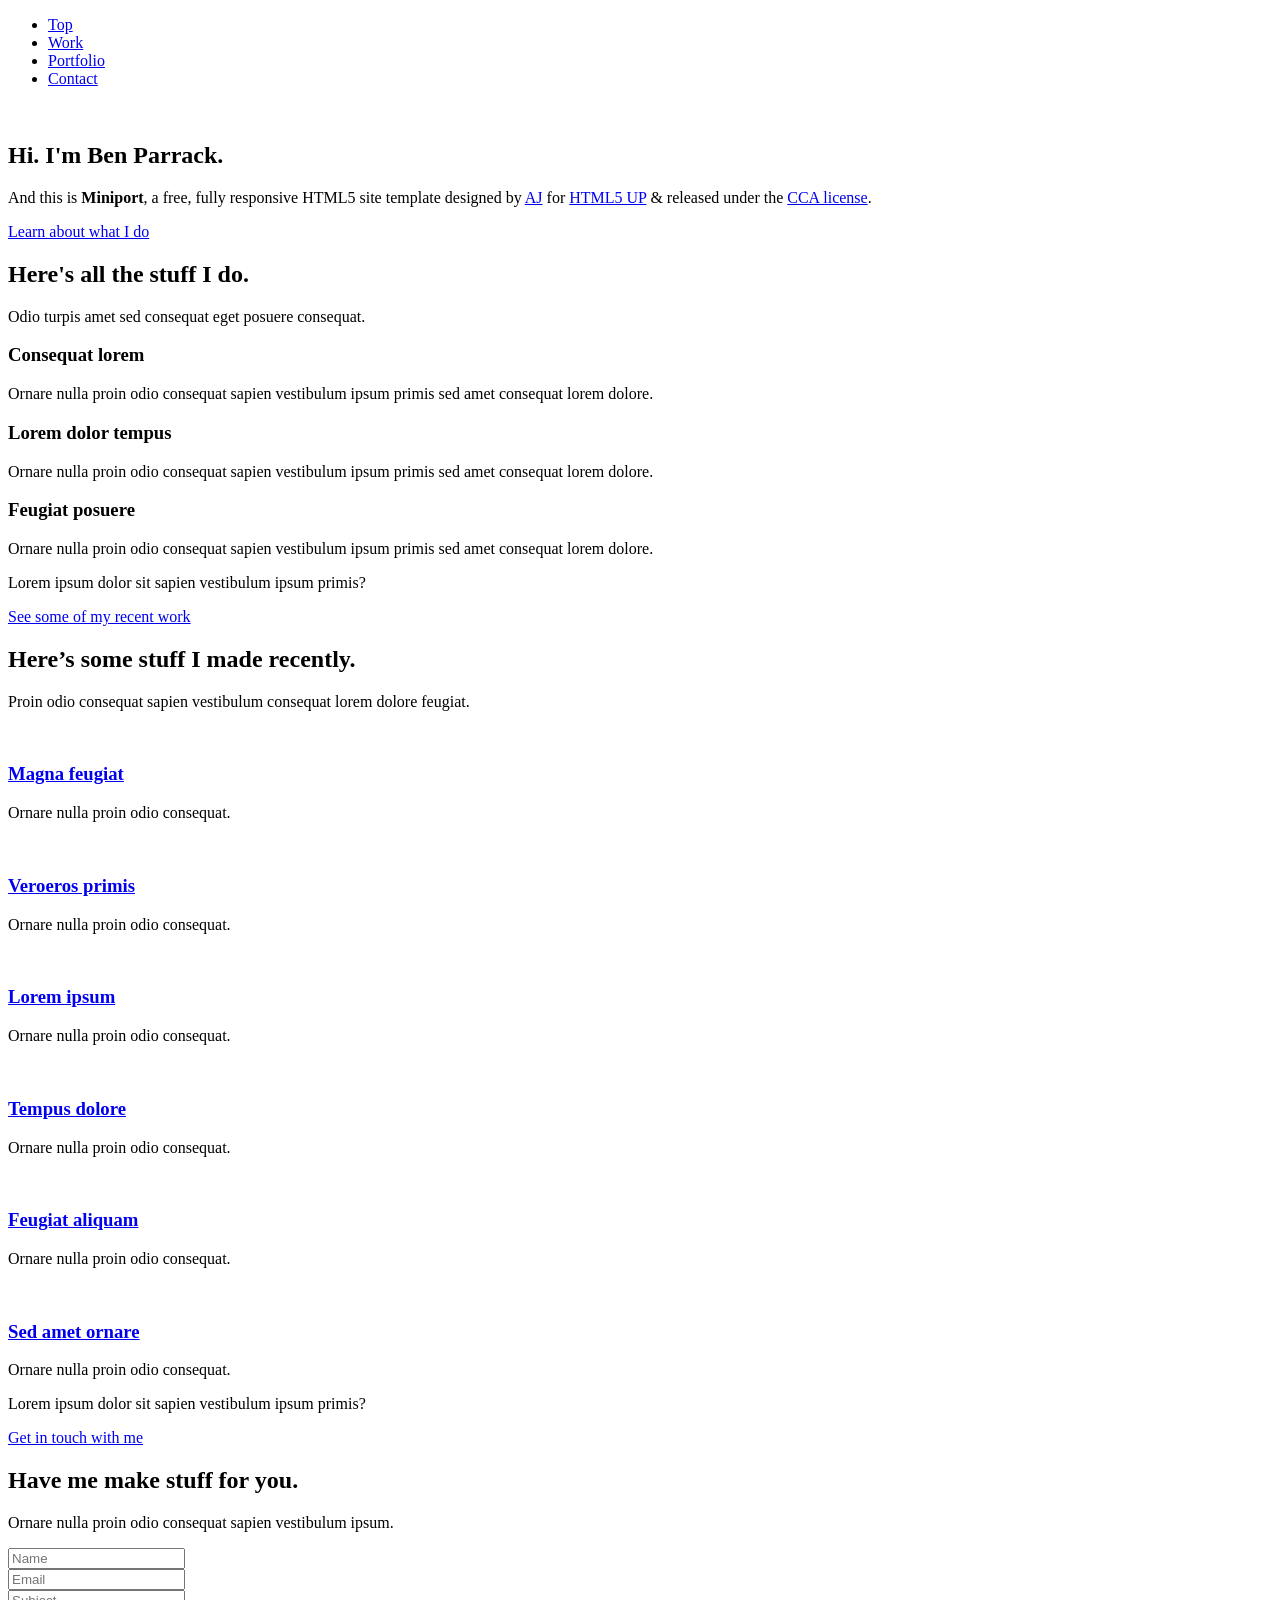
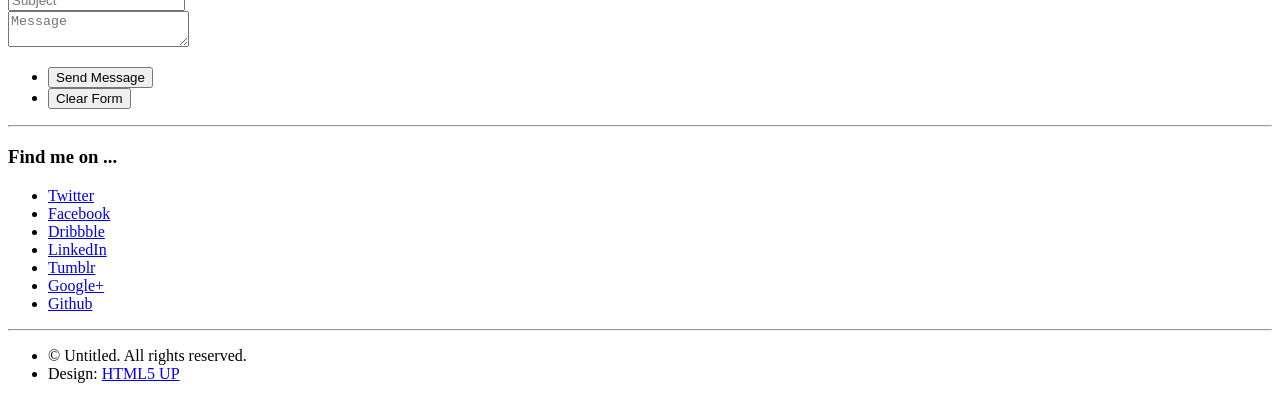
==== commit f356ca3c: "Update index.html Made it my name" ====
--- a/index.html
+++ b/index.html
@@ -32,7 +32,7 @@
 						</div>
 						<div class="col-8 col-7-large col-12-medium">
 							<header>
-								<h1>Hi. I'm <strong>Jane Doe</strong>.</h1>
+								<h1>Hi. I'm <strong>Ben Parrack</strong>.</h1>
 							</header>
 							<p>And this is <strong>Miniport</strong>, a free, fully responsive HTML5 site template designed by <a href="http://twitter.com/ajlkn">AJ</a> for <a href="http://html5up.net">HTML5 UP</a> &amp; released under the <a href="http://html5up.net/license">CCA license</a>.</p>
 							<a href="#work" class="button large scrolly">Learn about what I do</a>
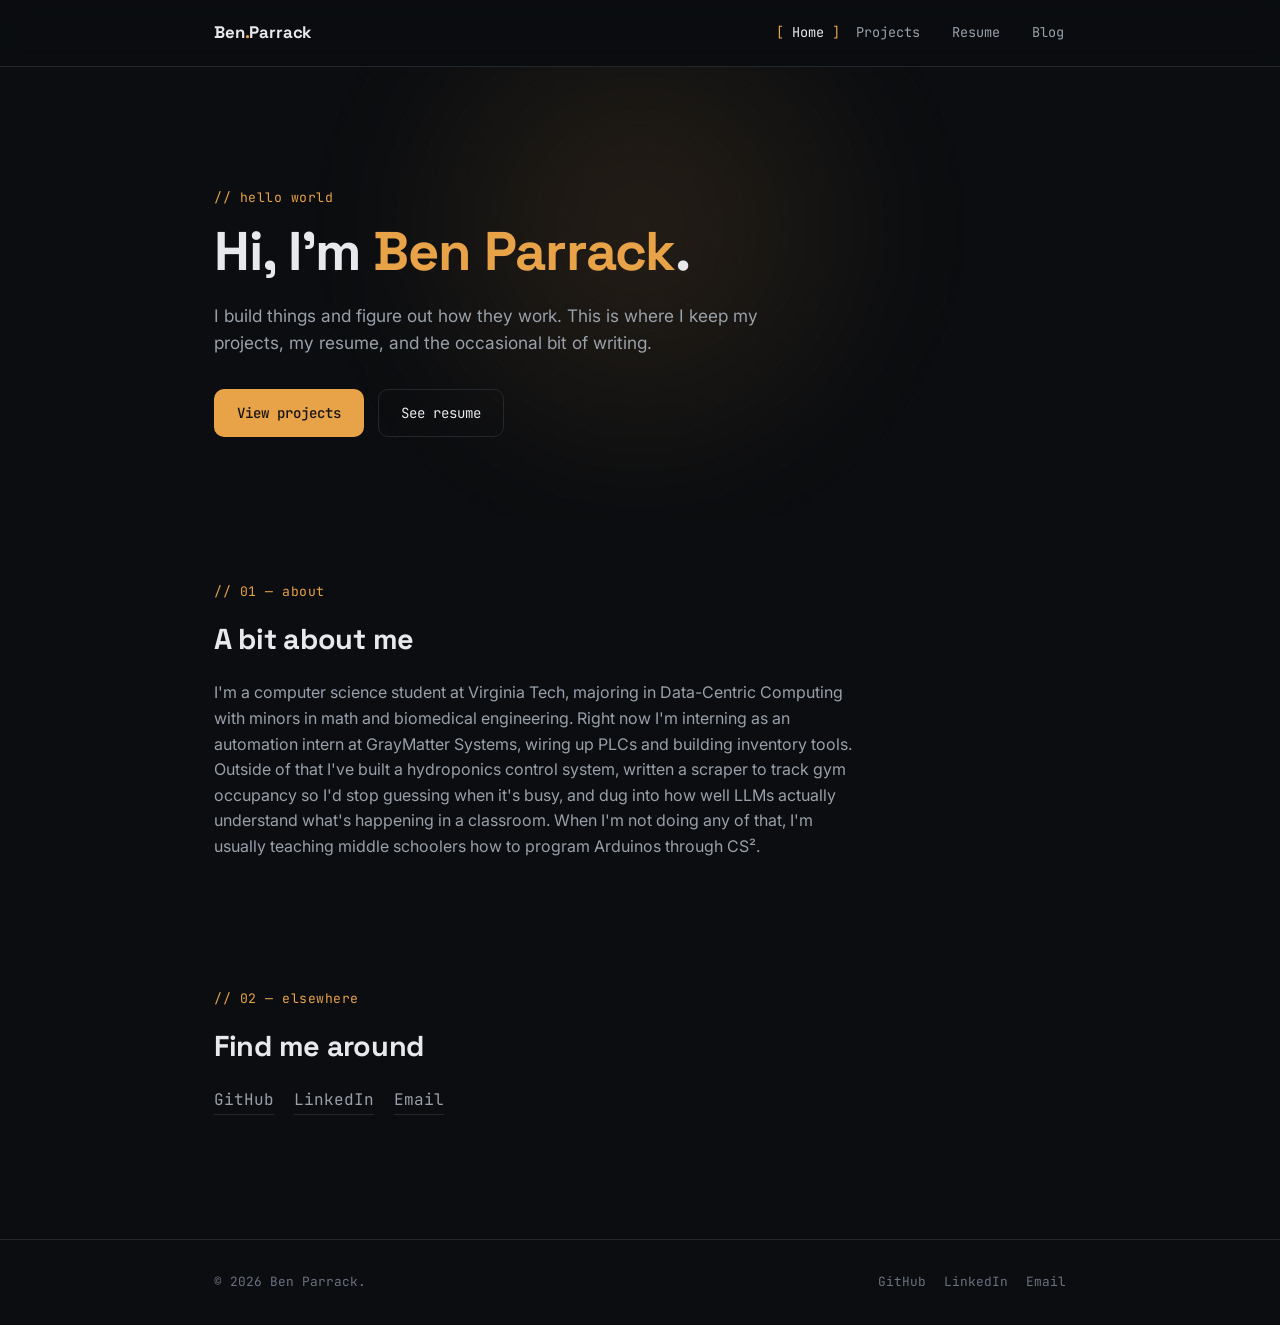
==== commit b0e14bdf: "Added resume, projects, and bio" ====
--- a/index.html
+++ b/index.html
@@ -1,214 +1,91 @@
-<!DOCTYPE HTML>
-<!--
-	Miniport by HTML5 UP
-	html5up.net | @ajlkn
-	Free for personal and commercial use under the CCA 3.0 license (html5up.net/license)
--->
-<html>
-	<head>
-		<title>Miniport by HTML5 UP</title>
-		<meta charset="utf-8" />
-		<meta name="viewport" content="width=device-width, initial-scale=1, user-scalable=no" />
-		<link rel="stylesheet" href="assets/css/main.css" />
-	</head>
-	<body class="is-preload">
+<!DOCTYPE html>
+<html lang="en">
+<head>
+  <meta charset="UTF-8">
+  <meta name="viewport" content="width=device-width, initial-scale=1.0">
+  <title>Ben Parrack</title>
+  <meta name="description" content="Ben Parrack — projects, resume, and writing.">
+  <link rel="icon" type="image/svg+xml" href="/images/favicon.svg">
+  <link rel="preconnect" href="https://fonts.googleapis.com">
+  <link rel="preconnect" href="https://fonts.gstatic.com" crossorigin>
+  <link href="https://fonts.googleapis.com/css2?family=Space+Grotesk:wght@400;500;700&family=JetBrains+Mono:wght@400;500&family=Inter:wght@400;500;600;700&display=swap" rel="stylesheet">
+  <link rel="stylesheet" href="/css/style.css">
+</head>
+<body>
 
-		<!-- Nav -->
-			<nav id="nav">
-				<ul class="container">
-					<li><a href="#top">Top</a></li>
-					<li><a href="#work">Work</a></li>
-					<li><a href="#portfolio">Portfolio</a></li>
-					<li><a href="#contact">Contact</a></li>
-				</ul>
-			</nav>
+  <header class="site-header">
+    <div class="container header-inner">
+      <a class="logo" href="/">Ben<span class="accent">.</span>Parrack</a>
+      <nav class="nav" id="nav">
+        <a href="/" class="is-active">Home</a>
+        <a href="/projects/">Projects</a>
+        <a href="/resume/">Resume</a>
+        <a href="/blog/">Blog</a>
+      </nav>
+      <button class="nav-toggle" id="navToggle" aria-label="Toggle navigation" aria-expanded="false">
+        <span></span><span></span><span></span>
+      </button>
+    </div>
+  </header>
 
-		<!-- Home -->
-			<article id="top" class="wrapper style1">
-				<div class="container">
-					<div class="row">
-						<div class="col-4 col-5-large col-12-medium">
-							<span class="image fit"><img src="images/pic00.jpg" alt="" /></span>
-						</div>
-						<div class="col-8 col-7-large col-12-medium">
-							<header>
-								<h1>Hi. I'm <strong>Ben Parrack</strong>.</h1>
-							</header>
-							<p>And this is <strong>Miniport</strong>, a free, fully responsive HTML5 site template designed by <a href="http://twitter.com/ajlkn">AJ</a> for <a href="http://html5up.net">HTML5 UP</a> &amp; released under the <a href="http://html5up.net/license">CCA license</a>.</p>
-							<a href="#work" class="button large scrolly">Learn about what I do</a>
-						</div>
-					</div>
-				</div>
-			</article>
+  <main>
+    <section class="hero">
+      <div class="hero-glow" aria-hidden="true"></div>
+      <div class="container">
+        <p class="eyebrow">// hello world</p>
+        <h1>Hi, I'm <span class="accent">Ben Parrack</span>.</h1>
+        <!-- TODO: swap this for your real intro -->
+        <p class="lede">
+          I build things and figure out how they work. This is where I keep my projects,
+          my resume, and the occasional bit of writing.
+        </p>
+        <div class="hero-actions">
+          <a class="btn btn-primary" href="/projects/">View projects</a>
+          <a class="btn btn-ghost" href="/resume/">See resume</a>
+        </div>
+      </div>
+    </section>
 
-		<!-- Work -->
-			<article id="work" class="wrapper style2">
-				<div class="container">
-					<header>
-						<h2>Here's all the stuff I do.</h2>
-						<p>Odio turpis amet sed consequat eget posuere consequat.</p>
-					</header>
-					<div class="row aln-center">
-						<div class="col-4 col-6-medium col-12-small">
-							<section class="box style1">
-								<span class="icon featured fa-comments"></span>
-								<h3>Consequat lorem</h3>
-								<p>Ornare nulla proin odio consequat sapien vestibulum ipsum primis sed amet consequat lorem dolore.</p>
-							</section>
-						</div>
-						<div class="col-4 col-6-medium col-12-small">
-							<section class="box style1">
-								<span class="icon solid featured fa-camera-retro"></span>
-								<h3>Lorem dolor tempus</h3>
-								<p>Ornare nulla proin odio consequat sapien vestibulum ipsum primis sed amet consequat lorem dolore.</p>
-							</section>
-						</div>
-						<div class="col-4 col-6-medium col-12-small">
-							<section class="box style1">
-								<span class="icon featured fa-thumbs-up"></span>
-								<h3>Feugiat posuere</h3>
-								<p>Ornare nulla proin odio consequat sapien vestibulum ipsum primis sed amet consequat lorem dolore.</p>
-							</section>
-						</div>
-					</div>
-					<footer>
-						<p>Lorem ipsum dolor sit sapien vestibulum ipsum primis?</p>
-						<a href="#portfolio" class="button large scrolly">See some of my recent work</a>
-					</footer>
-				</div>
-			</article>
+    <section class="section reveal">
+      <div class="container">
+        <p class="eyebrow">// 01 — about</p>
+        <h2>A bit about me</h2>
+        <p class="body-text">
+          I'm a computer science student at Virginia Tech, majoring in Data-Centric Computing with
+          minors in math and biomedical engineering. Right now I'm interning as an automation intern
+          at GrayMatter Systems, wiring up PLCs and building inventory tools. Outside of that I've
+          built a hydroponics control system, written a scraper to track gym occupancy so I'd stop
+          guessing when it's busy, and dug into how well LLMs actually understand what's happening
+          in a classroom. When I'm not doing any of that, I'm usually teaching middle schoolers how
+          to program Arduinos through CS².
+        </p>
+      </div>
+    </section>
 
-		<!-- Portfolio -->
-			<article id="portfolio" class="wrapper style3">
-				<div class="container">
-					<header>
-						<h2>Here’s some stuff I made recently.</h2>
-						<p>Proin odio consequat  sapien vestibulum consequat lorem dolore feugiat.</p>
-					</header>
-					<div class="row">
-						<div class="col-4 col-6-medium col-12-small">
-							<article class="box style2">
-								<a href="#" class="image featured"><img src="images/pic01.jpg" alt="" /></a>
-								<h3><a href="#">Magna feugiat</a></h3>
-								<p>Ornare nulla proin odio consequat.</p>
-							</article>
-						</div>
-						<div class="col-4 col-6-medium col-12-small">
-							<article class="box style2">
-								<a href="#" class="image featured"><img src="images/pic02.jpg" alt="" /></a>
-								<h3><a href="#">Veroeros primis</a></h3>
-								<p>Ornare nulla proin odio consequat.</p>
-							</article>
-						</div>
-						<div class="col-4 col-6-medium col-12-small">
-							<article class="box style2">
-								<a href="#" class="image featured"><img src="images/pic03.jpg" alt="" /></a>
-								<h3><a href="#">Lorem ipsum</a></h3>
-								<p>Ornare nulla proin odio consequat.</p>
-							</article>
-						</div>
-						<div class="col-4 col-6-medium col-12-small">
-							<article class="box style2">
-								<a href="#" class="image featured"><img src="images/pic04.jpg" alt="" /></a>
-								<h3><a href="#">Tempus dolore</a></h3>
-								<p>Ornare nulla proin odio consequat.</p>
-							</article>
-						</div>
-						<div class="col-4 col-6-medium col-12-small">
-							<article class="box style2">
-								<a href="#" class="image featured"><img src="images/pic05.jpg" alt="" /></a>
-								<h3><a href="#">Feugiat aliquam</a></h3>
-								<p>Ornare nulla proin odio consequat.</p>
-							</article>
-						</div>
-						<div class="col-4 col-6-medium col-12-small">
-							<article class="box style2">
-								<a href="#" class="image featured"><img src="images/pic06.jpg" alt="" /></a>
-								<h3><a href="#">Sed amet ornare</a></h3>
-								<p>Ornare nulla proin odio consequat.</p>
-							</article>
-						</div>
-					</div>
-					<footer>
-						<p>Lorem ipsum dolor sit sapien vestibulum ipsum primis?</p>
-						<a href="#contact" class="button large scrolly">Get in touch with me</a>
-					</footer>
-				</div>
-			</article>
+    <section class="section reveal">
+      <div class="container">
+        <p class="eyebrow">// 02 — elsewhere</p>
+        <h2>Find me around</h2>
+        <div class="link-row">
+          <a href="https://github.com/benparrack" target="_blank" rel="noopener">GitHub</a>
+          <a href="https://www.linkedin.com/in/benparrack/" target="_blank" rel="noopener">LinkedIn</a>
+          <a href="mailto:benparrack@gmail.com">Email</a>
+        </div>
+      </div>
+    </section>
+  </main>
 
-		<!-- Contact -->
-			<article id="contact" class="wrapper style4">
-				<div class="container medium">
-					<header>
-						<h2>Have me make stuff for you.</h2>
-						<p>Ornare nulla proin odio consequat sapien vestibulum ipsum.</p>
-					</header>
-					<div class="row">
-						<div class="col-12">
-							<form method="post" action="#">
-								<div class="row">
-									<div class="col-6 col-12-small">
-										<input type="text" name="name" id="name" placeholder="Name" />
-									</div>
-									<div class="col-6 col-12-small">
-										<input type="text" name="email" id="email" placeholder="Email" />
-									</div>
-									<div class="col-12">
-										<input type="text" name="subject" id="subject" placeholder="Subject" />
-									</div>
-									<div class="col-12">
-										<textarea name="message" id="message" placeholder="Message"></textarea>
-									</div>
-									<div class="col-12">
-										<ul class="actions">
-											<li><input type="submit" value="Send Message" /></li>
-											<li><input type="reset" value="Clear Form" class="alt" /></li>
-										</ul>
-									</div>
-								</div>
-							</form>
-						</div>
-						<div class="col-12">
-							<hr />
-							<h3>Find me on ...</h3>
-							<ul class="social">
-								<li><a href="#" class="icon brands fa-twitter"><span class="label">Twitter</span></a></li>
-								<li><a href="#" class="icon brands fa-facebook-f"><span class="label">Facebook</span></a></li>
-								<li><a href="#" class="icon brands fa-dribbble"><span class="label">Dribbble</span></a></li>
-								<li><a href="#" class="icon brands fa-linkedin-in"><span class="label">LinkedIn</span></a></li>
-								<li><a href="#" class="icon brands fa-tumblr"><span class="label">Tumblr</span></a></li>
-								<li><a href="#" class="icon brands fa-google-plus"><span class="label">Google+</span></a></li>
-								<li><a href="#" class="icon brands fa-github"><span class="label">Github</span></a></li>
-								<!--
-								<li><a href="#" class="icon solid fa-rss"><span>RSS</span></a></li>
-								<li><a href="#" class="icon brands fa-instagram"><span>Instagram</span></a></li>
-								<li><a href="#" class="icon brands fa-foursquare"><span>Foursquare</span></a></li>
-								<li><a href="#" class="icon brands fa-skype"><span>Skype</span></a></li>
-								<li><a href="#" class="icon brands fa-soundcloud"><span>Soundcloud</span></a></li>
-								<li><a href="#" class="icon brands fa-youtube"><span>YouTube</span></a></li>
-								<li><a href="#" class="icon brands fa-blogger"><span>Blogger</span></a></li>
-								<li><a href="#" class="icon brands fa-flickr"><span>Flickr</span></a></li>
-								<li><a href="#" class="icon brands fa-vimeo"><span>Vimeo</span></a></li>
-								-->
-							</ul>
-							<hr />
-						</div>
-					</div>
-					<footer>
-						<ul id="copyright">
-							<li>&copy; Untitled. All rights reserved.</li><li>Design: <a href="http://html5up.net">HTML5 UP</a></li>
-						</ul>
-					</footer>
-				</div>
-			</article>
+  <footer class="site-footer">
+    <div class="container">
+      <p>&copy; <span id="year"></span> Ben Parrack.</p>
+      <div class="footer-links">
+        <a href="https://github.com/benparrack" target="_blank" rel="noopener">GitHub</a>
+        <a href="https://www.linkedin.com/in/benparrack/" target="_blank" rel="noopener">LinkedIn</a>
+        <a href="mailto:benparrack@gmail.com">Email</a>
+      </div>
+    </div>
+  </footer>
 
-		<!-- Scripts -->
-			<script src="assets/js/jquery.min.js"></script>
-			<script src="assets/js/jquery.scrolly.min.js"></script>
-			<script src="assets/js/browser.min.js"></script>
-			<script src="assets/js/breakpoints.min.js"></script>
-			<script src="assets/js/util.js"></script>
-			<script src="assets/js/main.js"></script>
-
-	</body>
-</html>+  <script src="/js/main.js"></script>
+</body>
+</html>
--- a/css/style.css
+++ b/css/style.css
@@ -0,0 +1,326 @@
+/* ---------- Reset & base ---------- */
+*, *::before, *::after { box-sizing: border-box; margin: 0; padding: 0; }
+html { scroll-behavior: smooth; }
+
+:root {
+  --bg: #0b0d10;
+  --bg-elevated: #12151a;
+  --border: #23282f;
+  --text: #e7e9ec;
+  --text-dim: #99a0aa;
+  --text-dimmer: #6b7280;
+  --accent: #e8a248;
+  --accent-2: #f2c078;
+  --accent-soft: rgba(232, 162, 72, 0.12);
+  --font-display: 'Space Grotesk', sans-serif;
+  --font-mono: 'JetBrains Mono', monospace;
+  --font-body: 'Inter', sans-serif;
+  --container: 900px;
+  --radius: 10px;
+}
+
+body {
+  background-color: var(--bg);
+  background-image: radial-gradient(rgba(255, 255, 255, 0.035) 1px, transparent 1px);
+  background-size: 32px 32px;
+  color: var(--text);
+  font-family: var(--font-body);
+  line-height: 1.6;
+  -webkit-font-smoothing: antialiased;
+}
+
+a { color: inherit; }
+img { max-width: 100%; display: block; }
+::selection { background: var(--accent); color: #161311; }
+:focus-visible { outline: 2px solid var(--accent); outline-offset: 3px; }
+
+.container {
+  max-width: var(--container);
+  margin-inline: auto;
+  padding-inline: 24px;
+}
+
+/* ---------- Header / nav ---------- */
+.site-header {
+  position: sticky;
+  top: 0;
+  z-index: 50;
+  backdrop-filter: blur(10px);
+  background: rgba(11, 13, 16, 0.72);
+  border-bottom: 1px solid var(--border);
+}
+
+.header-inner {
+  display: flex;
+  align-items: center;
+  justify-content: space-between;
+  padding-block: 18px;
+}
+
+.logo {
+  font-family: var(--font-display);
+  font-weight: 700;
+  font-size: 1.05rem;
+  text-decoration: none;
+  letter-spacing: -0.01em;
+}
+.logo .accent { color: var(--accent); }
+
+.nav {
+  display: flex;
+  gap: 28px;
+}
+
+.nav a {
+  font-family: var(--font-mono);
+  font-size: 0.85rem;
+  color: var(--text-dim);
+  text-decoration: none;
+  position: relative;
+  padding: 4px 2px;
+  transition: color 0.2s ease;
+}
+.nav a:hover, .nav a.is-active { color: var(--text); }
+.nav a::before, .nav a::after {
+  position: absolute;
+  opacity: 0;
+  color: var(--accent);
+  transition: opacity 0.2s ease, left 0.2s ease, right 0.2s ease;
+}
+.nav a::before { content: '['; left: -12px; }
+.nav a::after { content: ']'; right: -12px; }
+.nav a:hover::before, .nav a.is-active::before { opacity: 1; left: -14px; }
+.nav a:hover::after, .nav a.is-active::after { opacity: 1; right: -14px; }
+
+.nav-toggle {
+  display: none;
+  flex-direction: column;
+  gap: 5px;
+  background: none;
+  border: none;
+  cursor: pointer;
+  padding: 8px;
+}
+.nav-toggle span { width: 22px; height: 2px; background: var(--text); display: block; }
+
+@media (max-width: 720px) {
+  .nav {
+    position: fixed;
+    top: 62px;
+    left: 0;
+    right: 0;
+    background: var(--bg-elevated);
+    border-bottom: 1px solid var(--border);
+    flex-direction: column;
+    padding: 20px 24px;
+    gap: 18px;
+    transform: translateY(-8px);
+    opacity: 0;
+    pointer-events: none;
+    transition: opacity 0.2s ease, transform 0.2s ease;
+  }
+  .nav.is-open { opacity: 1; transform: translateY(0); pointer-events: auto; }
+  .nav-toggle { display: flex; }
+}
+
+/* ---------- Hero ---------- */
+.hero { position: relative; padding-block: 120px 80px; overflow: hidden; }
+.hero-glow {
+  position: absolute;
+  top: -140px;
+  left: 50%;
+  transform: translateX(-50%);
+  width: 600px;
+  height: 600px;
+  background: radial-gradient(circle, var(--accent-soft), transparent 70%);
+  filter: blur(40px);
+  pointer-events: none;
+  z-index: 0;
+}
+.hero .container { position: relative; z-index: 1; }
+
+.eyebrow {
+  font-family: var(--font-mono);
+  color: var(--accent);
+  font-size: 0.82rem;
+  letter-spacing: 0.04em;
+  margin-bottom: 14px;
+}
+
+.hero h1 {
+  font-family: var(--font-display);
+  font-size: clamp(2.2rem, 5vw, 3.4rem);
+  font-weight: 700;
+  letter-spacing: -0.02em;
+  line-height: 1.1;
+  margin-bottom: 20px;
+}
+.hero h1 .accent { color: var(--accent); }
+
+.lede {
+  font-size: 1.08rem;
+  color: var(--text-dim);
+  max-width: 560px;
+  margin-bottom: 32px;
+}
+
+.hero-actions { display: flex; gap: 14px; flex-wrap: wrap; }
+
+/* ---------- Buttons ---------- */
+.btn {
+  display: inline-flex;
+  align-items: center;
+  gap: 8px;
+  padding: 12px 22px;
+  border-radius: var(--radius);
+  font-family: var(--font-mono);
+  font-size: 0.88rem;
+  text-decoration: none;
+  transition: all 0.2s ease;
+  border: 1px solid transparent;
+}
+.btn-primary { background: var(--accent); color: #161311; font-weight: 500; }
+.btn-primary:hover { background: var(--accent-2); transform: translateY(-1px); }
+.btn-ghost { border-color: var(--border); color: var(--text); }
+.btn-ghost:hover { border-color: var(--accent); color: var(--accent); }
+
+/* ---------- Sections ---------- */
+.section { padding-block: 64px; position: relative; z-index: 1; }
+.section h2 {
+  font-family: var(--font-display);
+  font-size: 1.8rem;
+  margin-bottom: 18px;
+  letter-spacing: -0.01em;
+}
+.body-text { color: var(--text-dim); max-width: 640px; }
+
+.page-header { padding-block: 120px 40px; }
+.page-header h1 {
+  font-family: var(--font-display);
+  font-size: clamp(2rem, 4vw, 2.8rem);
+  margin-bottom: 14px;
+  letter-spacing: -0.01em;
+}
+
+.link-row { display: flex; gap: 20px; font-family: var(--font-mono); flex-wrap: wrap; }
+.link-row a {
+  color: var(--text-dim);
+  text-decoration: none;
+  border-bottom: 1px solid var(--border);
+  padding-bottom: 2px;
+  transition: color 0.2s ease, border-color 0.2s ease;
+}
+.link-row a:hover { color: var(--accent); border-color: var(--accent); }
+
+/* ---------- Reveal on scroll ---------- */
+.reveal { opacity: 0; transform: translateY(16px); transition: opacity 0.6s ease, transform 0.6s ease; }
+.reveal.is-visible { opacity: 1; transform: translateY(0); }
+
+/* ---------- Project cards ---------- */
+.project-grid {
+  display: grid;
+  grid-template-columns: repeat(auto-fit, minmax(260px, 1fr));
+  gap: 20px;
+  margin-top: 8px;
+}
+.project-card {
+  background: var(--bg-elevated);
+  border: 1px solid var(--border);
+  border-radius: var(--radius);
+  padding: 24px;
+  transition: border-color 0.2s ease, transform 0.2s ease;
+}
+.project-card:hover { border-color: var(--accent); transform: translateY(-3px); }
+.project-card h3 { font-family: var(--font-display); font-size: 1.15rem; margin-bottom: 10px; }
+.project-card p { color: var(--text-dim); font-size: 0.94rem; margin-bottom: 16px; }
+
+.tag-row { display: flex; gap: 8px; flex-wrap: wrap; margin-bottom: 16px; }
+.tag {
+  font-family: var(--font-mono);
+  font-size: 0.72rem;
+  color: var(--accent);
+  background: var(--accent-soft);
+  padding: 3px 9px;
+  border-radius: 20px;
+}
+
+.project-links { display: flex; gap: 16px; }
+.project-links a { font-family: var(--font-mono); font-size: 0.82rem; color: var(--text-dim); text-decoration: none; }
+.project-links a:hover { color: var(--accent); }
+
+/* ---------- Resume timeline ---------- */
+.timeline {
+  border-left: 1px solid var(--border);
+  padding-left: 28px;
+  display: flex;
+  flex-direction: column;
+  gap: 36px;
+  margin-top: 8px;
+}
+.timeline-item { position: relative; }
+.timeline-item::before {
+  content: '';
+  position: absolute;
+  left: -33px;
+  top: 4px;
+  width: 9px;
+  height: 9px;
+  border-radius: 50%;
+  background: var(--accent);
+  box-shadow: 0 0 0 4px var(--accent-soft);
+}
+.timeline-date { font-family: var(--font-mono); font-size: 0.78rem; color: var(--accent); margin-bottom: 6px; display: block; }
+.timeline-item h3 { font-family: var(--font-display); font-size: 1.1rem; margin-bottom: 4px; }
+.timeline-item .role-meta { color: var(--text-dimmer); font-size: 0.85rem; margin-bottom: 10px; }
+.timeline-item p { color: var(--text-dim); font-size: 0.94rem; max-width: 600px; }
+
+.skills-row { display: flex; flex-wrap: wrap; gap: 10px; margin-top: 10px; }
+
+/* ---------- Blog list ---------- */
+.post-list { display: flex; flex-direction: column; }
+.post-item {
+  display: flex;
+  justify-content: space-between;
+  align-items: baseline;
+  gap: 20px;
+  padding: 20px 0;
+  border-bottom: 1px solid var(--border);
+  text-decoration: none;
+  color: inherit;
+}
+.post-item:hover .post-title { color: var(--accent); }
+.post-date { font-family: var(--font-mono); font-size: 0.8rem; color: var(--text-dimmer); white-space: nowrap; }
+.post-title { font-family: var(--font-display); font-size: 1.05rem; transition: color 0.2s ease; }
+.post-excerpt { color: var(--text-dim); font-size: 0.9rem; margin-top: 4px; }
+.post-item-main { flex: 1; }
+
+/* ---------- Single post ---------- */
+.post-content { max-width: 680px; }
+.post-content h1 { font-family: var(--font-display); font-size: 2rem; margin-bottom: 8px; }
+.post-meta { font-family: var(--font-mono); font-size: 0.8rem; color: var(--text-dimmer); margin-bottom: 32px; }
+.post-content p { margin-bottom: 20px; color: var(--text-dim); font-size: 1rem; }
+.post-content a { color: var(--accent); }
+.post-content h2 { font-family: var(--font-display); font-size: 1.4rem; margin: 32px 0 14px; color: var(--text); }
+.post-content code {
+  font-family: var(--font-mono);
+  background: var(--bg-elevated);
+  padding: 2px 6px;
+  border-radius: 4px;
+  font-size: 0.9em;
+}
+.post-content pre {
+  background: var(--bg-elevated);
+  border: 1px solid var(--border);
+  padding: 16px;
+  border-radius: var(--radius);
+  overflow-x: auto;
+  margin-bottom: 20px;
+}
+
+/* ---------- Footer ---------- */
+.site-footer { border-top: 1px solid var(--border); padding-block: 32px; margin-top: 60px; }
+.site-footer .container { display: flex; justify-content: space-between; align-items: center; flex-wrap: wrap; gap: 12px; }
+.site-footer p { font-family: var(--font-mono); font-size: 0.8rem; color: var(--text-dimmer); }
+.footer-links { display: flex; gap: 18px; }
+.footer-links a { font-family: var(--font-mono); font-size: 0.8rem; color: var(--text-dimmer); text-decoration: none; }
+.footer-links a:hover { color: var(--accent); }
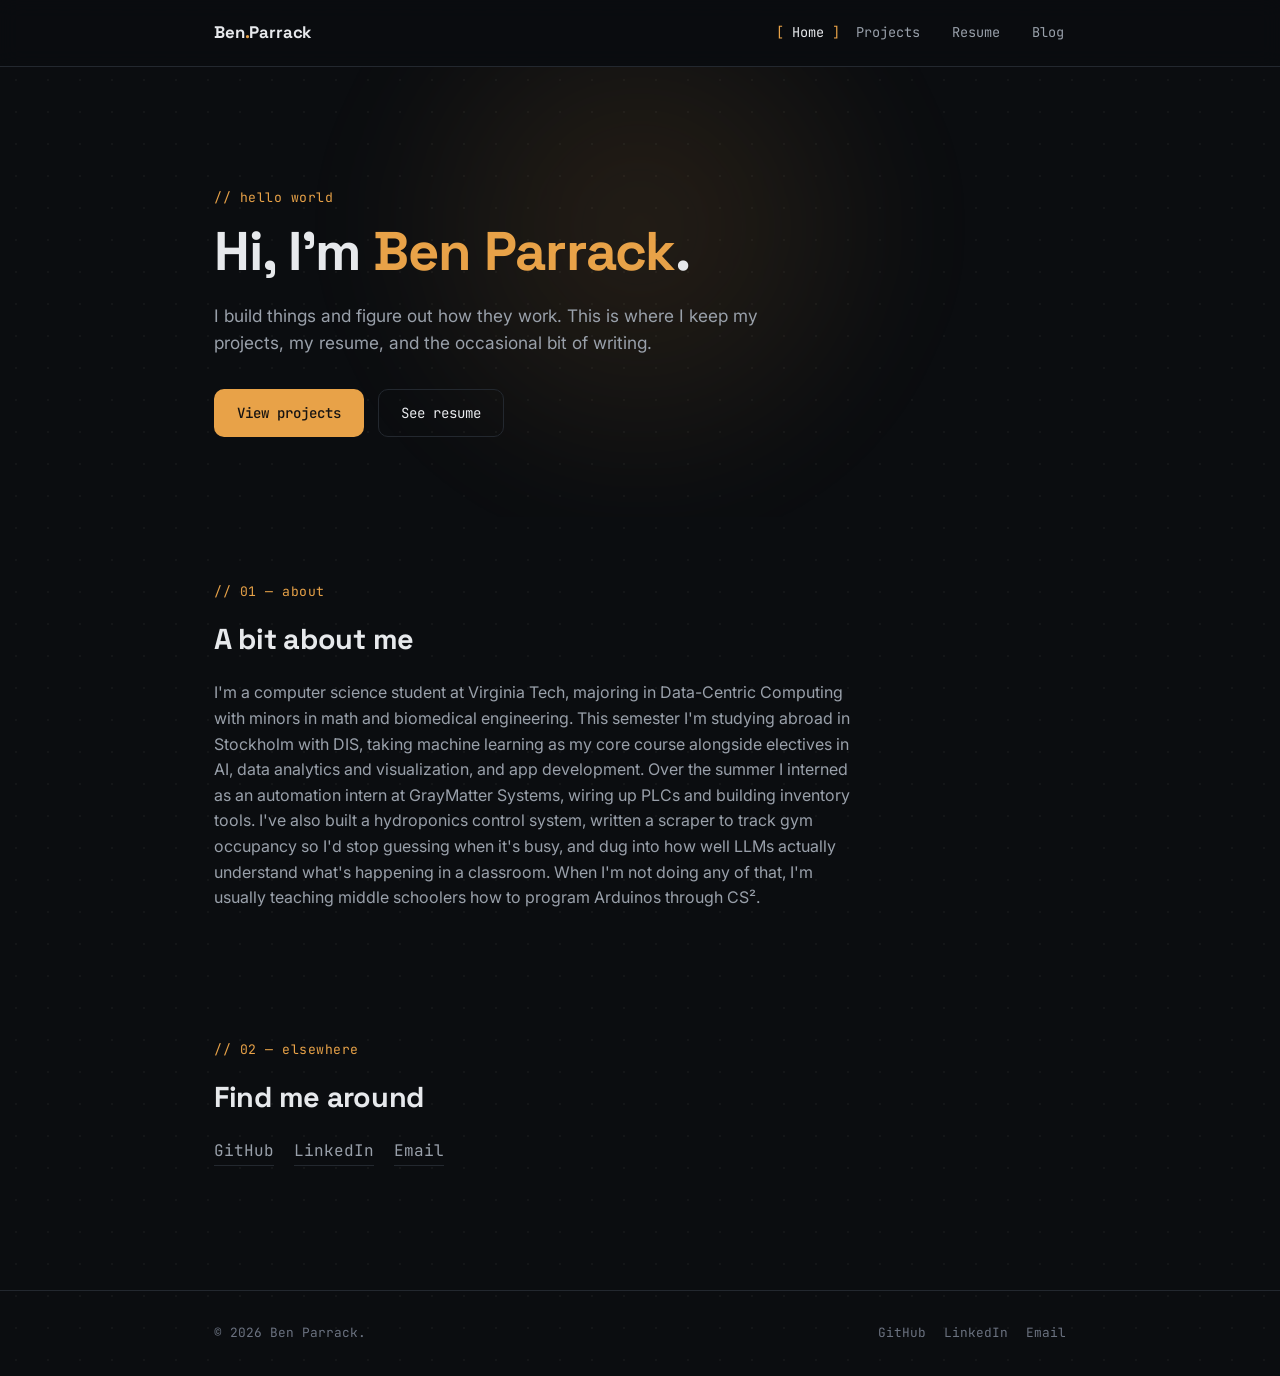
==== commit 3d6ea636: "Few edits, added first blog" ====
--- a/index.html
+++ b/index.html
@@ -52,12 +52,14 @@
         <h2>A bit about me</h2>
         <p class="body-text">
           I'm a computer science student at Virginia Tech, majoring in Data-Centric Computing with
-          minors in math and biomedical engineering. Right now I'm interning as an automation intern
-          at GrayMatter Systems, wiring up PLCs and building inventory tools. Outside of that I've
-          built a hydroponics control system, written a scraper to track gym occupancy so I'd stop
-          guessing when it's busy, and dug into how well LLMs actually understand what's happening
-          in a classroom. When I'm not doing any of that, I'm usually teaching middle schoolers how
-          to program Arduinos through CS².
+          minors in math and biomedical engineering. This semester I'm studying abroad in Stockholm
+          with DIS, taking machine learning as my core course alongside electives in AI, data
+          analytics and visualization, and app development. Over the summer I interned as an
+          automation intern at GrayMatter Systems, wiring up PLCs and building inventory tools.
+          I've also built a hydroponics control system, written a scraper to track gym occupancy so
+          I'd stop guessing when it's busy, and dug into how well LLMs actually understand what's
+          happening in a classroom. When I'm not doing any of that, I'm usually teaching middle
+          schoolers how to program Arduinos through CS².
         </p>
       </div>
     </section>
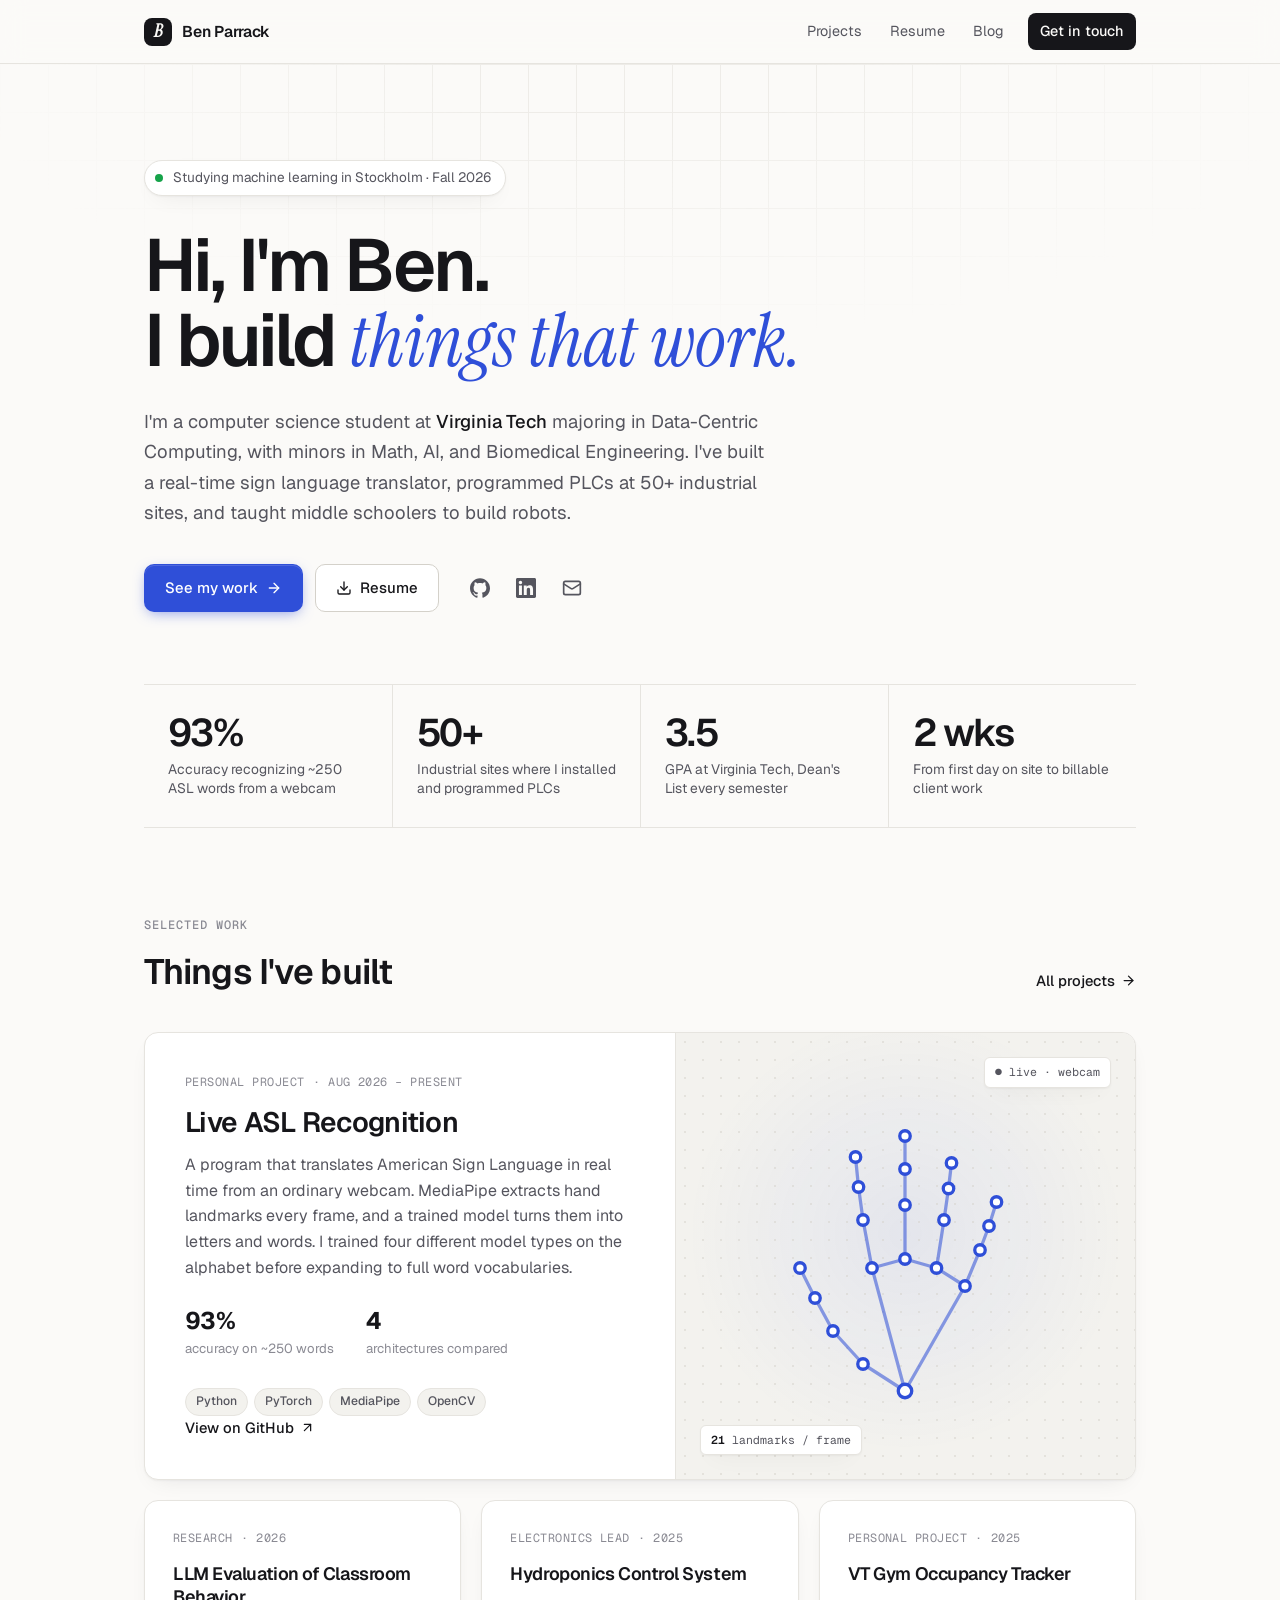
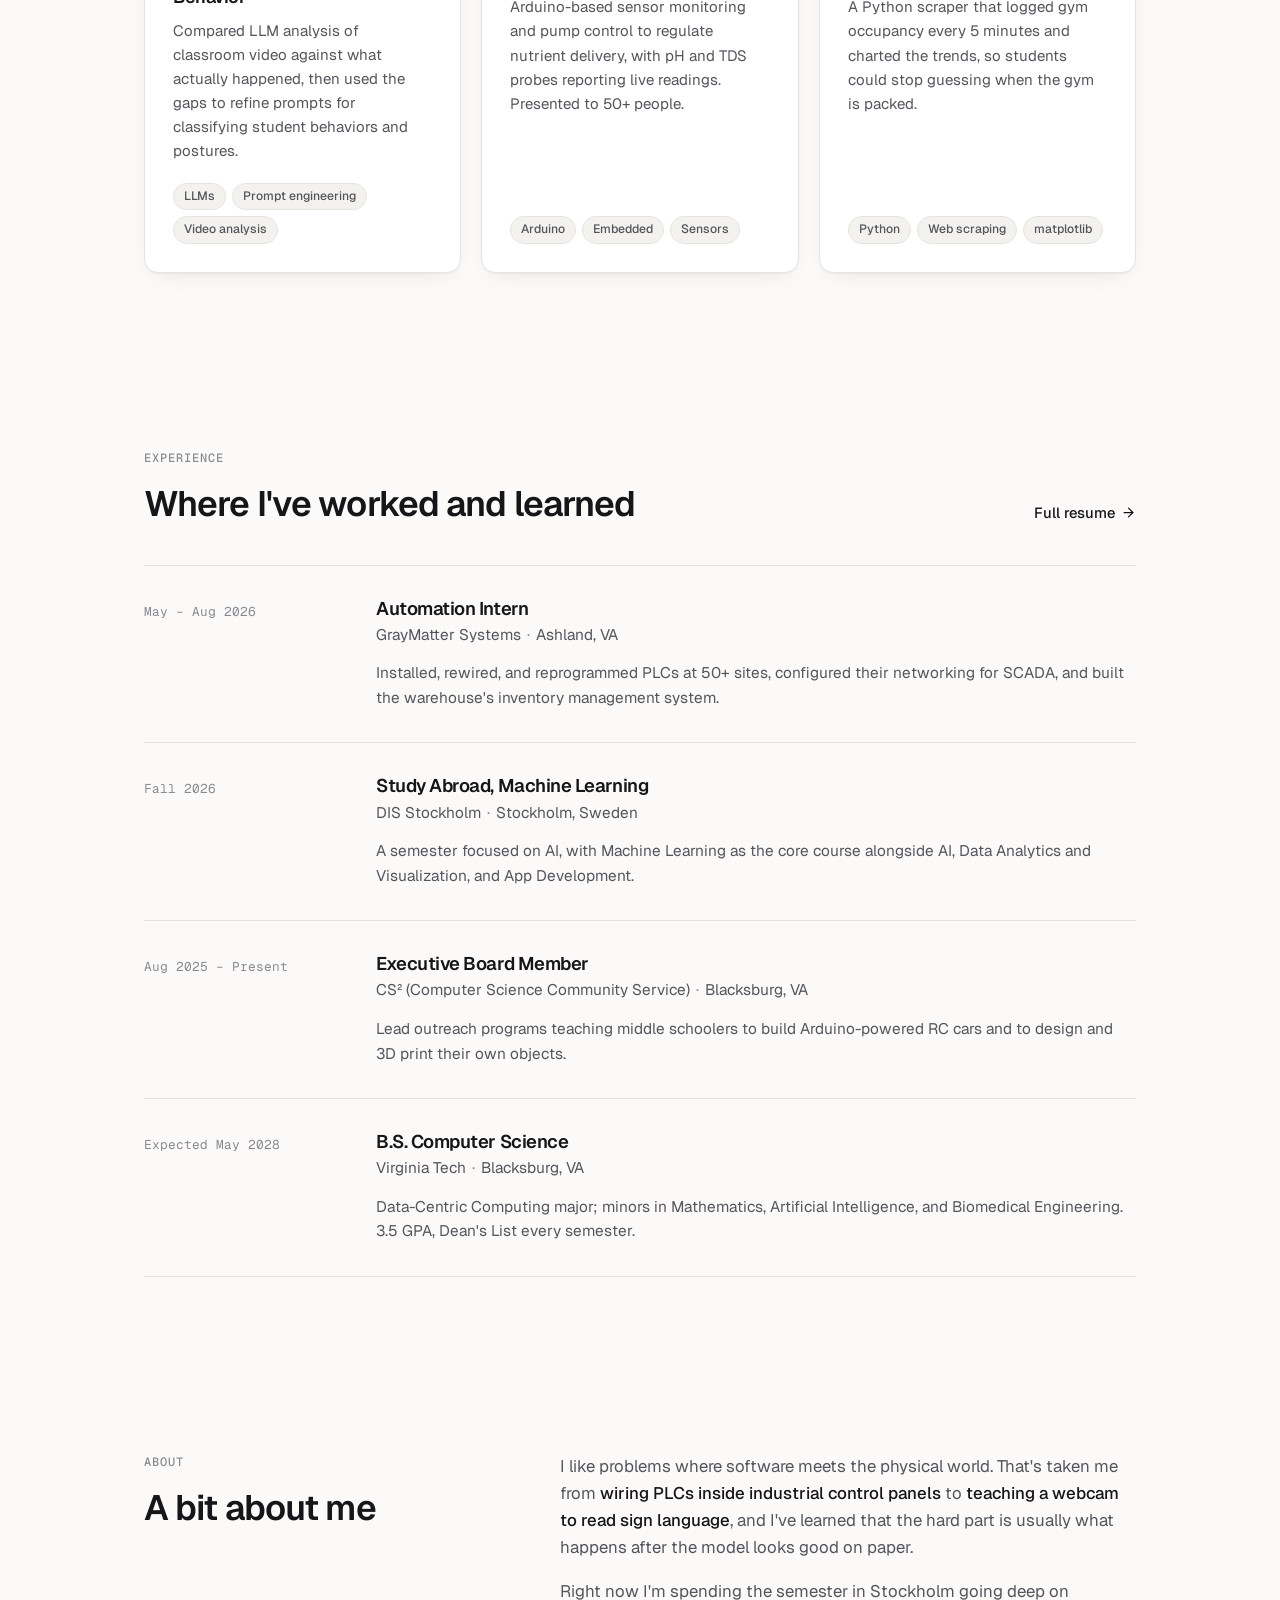
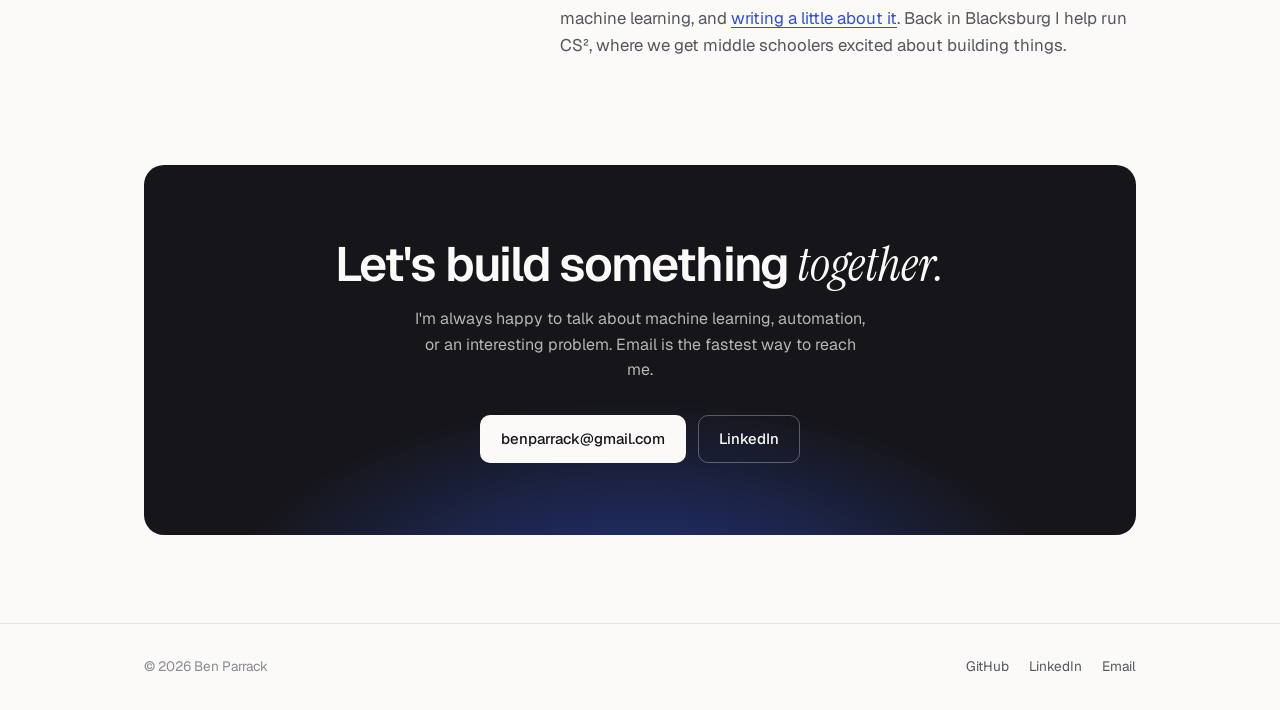
==== commit 8f969a4e: "Redesign and resume update" ====
--- a/index.html
+++ b/index.html
@@ -3,26 +3,30 @@
 <head>
   <meta charset="UTF-8">
   <meta name="viewport" content="width=device-width, initial-scale=1.0">
-  <title>Ben Parrack</title>
-  <meta name="description" content="Ben Parrack — projects, resume, and writing.">
+  <title>Ben Parrack — Computer Science @ Virginia Tech</title>
+  <meta name="description" content="Ben Parrack is a computer science student at Virginia Tech building machine learning systems, from real-time ASL recognition to industrial automation.">
+  <meta property="og:title" content="Ben Parrack">
+  <meta property="og:description" content="Computer science student at Virginia Tech. I build things that work, from real-time ASL recognition to industrial automation.">
+  <meta property="og:type" content="website">
+  <meta name="color-scheme" content="light dark">
   <link rel="icon" type="image/svg+xml" href="/images/favicon.svg">
   <link rel="preconnect" href="https://fonts.googleapis.com">
   <link rel="preconnect" href="https://fonts.gstatic.com" crossorigin>
-  <link href="https://fonts.googleapis.com/css2?family=Space+Grotesk:wght@400;500;700&family=JetBrains+Mono:wght@400;500&family=Inter:wght@400;500;600;700&display=swap" rel="stylesheet">
+  <link href="https://fonts.googleapis.com/css2?family=Geist:wght@400;500;600;700&family=Geist+Mono:wght@400;500&family=Instrument+Serif:ital@0;1&display=swap" rel="stylesheet">
   <link rel="stylesheet" href="/css/style.css">
 </head>
 <body>
 
   <header class="site-header">
     <div class="container header-inner">
-      <a class="logo" href="/">Ben<span class="accent">.</span>Parrack</a>
+      <a class="logo" href="/"><span class="logo-mark" aria-hidden="true">B</span>Ben Parrack</a>
       <nav class="nav" id="nav">
-        <a href="/" class="is-active">Home</a>
         <a href="/projects/">Projects</a>
         <a href="/resume/">Resume</a>
         <a href="/blog/">Blog</a>
+        <a href="mailto:benparrack@gmail.com" class="nav-cta">Get in touch</a>
       </nav>
-      <button class="nav-toggle" id="navToggle" aria-label="Toggle navigation" aria-expanded="false">
+      <button class="nav-toggle" id="navToggle" aria-label="Toggle navigation" aria-expanded="false" aria-controls="nav">
         <span></span><span></span><span></span>
       </button>
     </div>
@@ -30,48 +34,239 @@
 
   <main>
     <section class="hero">
-      <div class="hero-glow" aria-hidden="true"></div>
       <div class="container">
-        <p class="eyebrow">// hello world</p>
-        <h1>Hi, I'm <span class="accent">Ben Parrack</span>.</h1>
-        <!-- TODO: swap this for your real intro -->
+        <p class="status-pill"><span class="status-dot" aria-hidden="true"></span><span>Studying machine learning in Stockholm<span class="hide-sm"> · Fall 2026</span></span></p>
+        <h1>Hi, I'm Ben.<br class="hide-sm"> I build <span class="serif">things that work.</span></h1>
         <p class="lede">
-          I build things and figure out how they work. This is where I keep my projects,
-          my resume, and the occasional bit of writing.
+          I'm a computer science student at <strong>Virginia Tech</strong> majoring in Data-Centric Computing,
+          with minors in Math, AI, and Biomedical Engineering. I've built a real-time sign language
+          translator, programmed PLCs at 50+ industrial sites, and taught middle schoolers to build robots.
         </p>
         <div class="hero-actions">
-          <a class="btn btn-primary" href="/projects/">View projects</a>
-          <a class="btn btn-ghost" href="/resume/">See resume</a>
-        </div>
-      </div>
-    </section>
-
-    <section class="section reveal">
+          <a class="btn btn-primary" href="/projects/">
+            See my work
+            <svg class="arrow" viewBox="0 0 24 24" fill="none" stroke="currentColor" stroke-width="2" stroke-linecap="round" stroke-linejoin="round" aria-hidden="true"><path d="M5 12h14"/><path d="m12 5 7 7-7 7"/></svg>
+          </a>
+          <a class="btn btn-ghost" href="/resume/resume.pdf" target="_blank" rel="noopener">
+            <svg viewBox="0 0 24 24" fill="none" stroke="currentColor" stroke-width="2" stroke-linecap="round" stroke-linejoin="round" aria-hidden="true"><path d="M21 15v4a2 2 0 0 1-2 2H5a2 2 0 0 1-2-2v-4"/><path d="m7 10 5 5 5-5"/><path d="M12 15V3"/></svg>
+            Resume
+          </a>
+          <div class="social-row">
+            <a class="icon-link" href="https://github.com/benparrack" target="_blank" rel="noopener" aria-label="GitHub">
+              <svg viewBox="0 0 24 24" fill="currentColor" aria-hidden="true"><path d="M12 .297c-6.63 0-12 5.373-12 12 0 5.303 3.438 9.8 8.205 11.385.6.113.82-.258.82-.577 0-.285-.01-1.04-.015-2.04-3.338.724-4.042-1.61-4.042-1.61C4.422 18.07 3.633 17.7 3.633 17.7c-1.087-.744.084-.729.084-.729 1.205.084 1.838 1.236 1.838 1.236 1.07 1.835 2.809 1.305 3.495.998.108-.776.417-1.305.76-1.605-2.665-.3-5.466-1.332-5.466-5.93 0-1.31.465-2.38 1.235-3.22-.135-.303-.54-1.523.105-3.176 0 0 1.005-.322 3.3 1.23.96-.267 1.98-.399 3-.405 1.02.006 2.04.138 3 .405 2.28-1.552 3.285-1.23 3.285-1.23.645 1.653.24 2.873.12 3.176.765.84 1.23 1.91 1.23 3.22 0 4.61-2.805 5.625-5.475 5.92.42.36.81 1.096.81 2.22 0 1.606-.015 2.896-.015 3.286 0 .315.21.69.825.57C20.565 22.092 24 17.592 24 12.297c0-6.627-5.373-12-12-12"/></svg>
+            </a>
+            <a class="icon-link" href="https://www.linkedin.com/in/benparrack/" target="_blank" rel="noopener" aria-label="LinkedIn">
+              <svg viewBox="0 0 24 24" fill="currentColor" aria-hidden="true"><path d="M20.447 20.452h-3.554v-5.569c0-1.328-.027-3.037-1.852-3.037-1.853 0-2.136 1.445-2.136 2.939v5.667H9.351V9h3.414v1.561h.046c.477-.9 1.637-1.85 3.37-1.85 3.601 0 4.267 2.37 4.267 5.455v6.286zM5.337 7.433c-1.144 0-2.063-.926-2.063-2.065 0-1.138.92-2.063 2.063-2.063 1.14 0 2.064.925 2.064 2.063 0 1.139-.925 2.065-2.064 2.065zm1.782 13.019H3.555V9h3.564v11.452zM22.225 0H1.771C.792 0 0 .774 0 1.729v20.542C0 23.227.792 24 1.771 24h20.451C23.2 24 24 23.227 24 22.271V1.729C24 .774 23.2 0 22.222 0h.003z"/></svg>
+            </a>
+            <a class="icon-link" href="mailto:benparrack@gmail.com" aria-label="Email">
+              <svg viewBox="0 0 24 24" fill="none" stroke="currentColor" stroke-width="2" stroke-linecap="round" stroke-linejoin="round" aria-hidden="true"><rect x="2" y="4" width="20" height="16" rx="2"/><path d="m22 7-8.97 5.7a1.94 1.94 0 0 1-2.06 0L2 7"/></svg>
+            </a>
+          </div>
+        </div>
+      </div>
+    </section>
+
+    <section class="container reveal" aria-label="Highlights">
+      <div class="stats">
+        <div class="stat">
+          <div class="stat-value">93%</div>
+          <div class="stat-label">Accuracy recognizing ~250 ASL words from a webcam</div>
+        </div>
+        <div class="stat">
+          <div class="stat-value">50+</div>
+          <div class="stat-label">Industrial sites where I installed and programmed PLCs</div>
+        </div>
+        <div class="stat">
+          <div class="stat-value">3.5</div>
+          <div class="stat-label">GPA at Virginia Tech, Dean's List every semester</div>
+        </div>
+        <div class="stat">
+          <div class="stat-value">2 wks</div>
+          <div class="stat-label">From first day on site to billable client work</div>
+        </div>
+      </div>
+    </section>
+
+    <section class="section reveal" id="work">
       <div class="container">
-        <p class="eyebrow">// 01 — about</p>
-        <h2>A bit about me</h2>
-        <p class="body-text">
-          I'm a computer science student at Virginia Tech, majoring in Data-Centric Computing with
-          minors in math and biomedical engineering. This semester I'm studying abroad in Stockholm
-          with DIS, taking machine learning as my core course alongside electives in AI, data
-          analytics and visualization, and app development. Over the summer I interned as an
-          automation intern at GrayMatter Systems, wiring up PLCs and building inventory tools.
-          I've also built a hydroponics control system, written a scraper to track gym occupancy so
-          I'd stop guessing when it's busy, and dug into how well LLMs actually understand what's
-          happening in a classroom. When I'm not doing any of that, I'm usually teaching middle
-          schoolers how to program Arduinos through CS².
-        </p>
-      </div>
-    </section>
-
-    <section class="section reveal">
+        <div class="section-head">
+          <div>
+            <p class="eyebrow">Selected work</p>
+            <h2>Things I've built</h2>
+          </div>
+          <a class="text-link" href="/projects/">
+            All projects
+            <svg viewBox="0 0 24 24" fill="none" stroke="currentColor" stroke-width="2" stroke-linecap="round" stroke-linejoin="round" aria-hidden="true"><path d="M5 12h14"/><path d="m12 5 7 7-7 7"/></svg>
+          </a>
+        </div>
+
+        <article class="card featured">
+          <div class="featured-body">
+            <div class="project-meta"><span>Personal project</span><span class="dot"></span><span>Aug 2026 – Present</span></div>
+            <h3>Live ASL Recognition</h3>
+            <p>
+              A program that translates American Sign Language in real time from an ordinary webcam.
+              MediaPipe extracts hand landmarks every frame, and a trained model turns them into letters
+              and words. I trained four different model types on the alphabet before expanding to full
+              word vocabularies.
+            </p>
+            <div class="metric-row">
+              <div class="metric"><strong>93%</strong><span>accuracy on ~250 words</span></div>
+              <div class="metric"><strong>4</strong><span>architectures compared</span></div>
+            </div>
+            <div class="tag-row">
+              <span class="tag">Python</span>
+              <span class="tag">PyTorch</span>
+              <span class="tag">MediaPipe</span>
+              <span class="tag">OpenCV</span>
+            </div>
+            <div class="project-links">
+              <a class="text-link" href="https://github.com/benparrack/asl-recognition" target="_blank" rel="noopener">
+                View on GitHub
+                <svg viewBox="0 0 24 24" fill="none" stroke="currentColor" stroke-width="2" stroke-linecap="round" stroke-linejoin="round" aria-hidden="true"><path d="M7 7h10v10"/><path d="M7 17 17 7"/></svg>
+              </a>
+            </div>
+          </div>
+          <div class="featured-visual" aria-hidden="true">
+            <span class="hand-label top">● live · webcam</span>
+            <svg class="hand" viewBox="0 0 200 220">
+              <path class="bones" d="M100 200 L72 182 L52 160 L40 138 L30 118 M100 200 L78 118 L72 86 L69 64 L67 44 M100 112 L100 76 L100 52 L100 30 M121 118 L126 86 L129 65 L131 48 M140 130 L150 106 L156 90 L161 74 M78 118 L100 112 L121 118 L140 130 L100 200"/>
+              <g class="joints">
+                <circle cx="100" cy="200" r="4.5"/>
+                <circle cx="72" cy="182" r="3.5"/><circle cx="52" cy="160" r="3.5"/><circle cx="40" cy="138" r="3.5"/><circle cx="30" cy="118" r="3.5"/>
+                <circle cx="78" cy="118" r="3.5"/><circle cx="72" cy="86" r="3.5"/><circle cx="69" cy="64" r="3.5"/><circle cx="67" cy="44" r="3.5"/>
+                <circle cx="100" cy="112" r="3.5"/><circle cx="100" cy="76" r="3.5"/><circle cx="100" cy="52" r="3.5"/><circle cx="100" cy="30" r="3.5"/>
+                <circle cx="121" cy="118" r="3.5"/><circle cx="126" cy="86" r="3.5"/><circle cx="129" cy="65" r="3.5"/><circle cx="131" cy="48" r="3.5"/>
+                <circle cx="140" cy="130" r="3.5"/><circle cx="150" cy="106" r="3.5"/><circle cx="156" cy="90" r="3.5"/><circle cx="161" cy="74" r="3.5"/>
+              </g>
+            </svg>
+            <span class="hand-label bottom"><strong>21</strong> landmarks / frame</span>
+          </div>
+        </article>
+
+        <div class="project-grid">
+          <article class="card project-card">
+            <div class="project-meta"><span>Research</span><span class="dot"></span><span>2026</span></div>
+            <h3>LLM Evaluation of Classroom Behavior</h3>
+            <p>
+              Compared LLM analysis of classroom video against what actually happened, then used the gaps
+              to refine prompts for classifying student behaviors and postures.
+            </p>
+            <div class="tag-row">
+              <span class="tag">LLMs</span>
+              <span class="tag">Prompt engineering</span>
+              <span class="tag">Video analysis</span>
+            </div>
+          </article>
+
+          <article class="card project-card">
+            <div class="project-meta"><span>Electronics lead</span><span class="dot"></span><span>2025</span></div>
+            <h3>Hydroponics Control System</h3>
+            <p>
+              Arduino-based sensor monitoring and pump control to regulate nutrient delivery, with pH and
+              TDS probes reporting live readings. Presented to 50+ people.
+            </p>
+            <div class="tag-row">
+              <span class="tag">Arduino</span>
+              <span class="tag">Embedded</span>
+              <span class="tag">Sensors</span>
+            </div>
+          </article>
+
+          <article class="card project-card">
+            <div class="project-meta"><span>Personal project</span><span class="dot"></span><span>2025</span></div>
+            <h3>VT Gym Occupancy Tracker</h3>
+            <p>
+              A Python scraper that logged gym occupancy every 5 minutes and charted the trends, so
+              students could stop guessing when the gym is packed.
+            </p>
+            <div class="tag-row">
+              <span class="tag">Python</span>
+              <span class="tag">Web scraping</span>
+              <span class="tag">matplotlib</span>
+            </div>
+          </article>
+        </div>
+      </div>
+    </section>
+
+    <section class="section reveal" id="experience">
       <div class="container">
-        <p class="eyebrow">// 02 — elsewhere</p>
-        <h2>Find me around</h2>
-        <div class="link-row">
-          <a href="https://github.com/benparrack" target="_blank" rel="noopener">GitHub</a>
-          <a href="https://www.linkedin.com/in/benparrack/" target="_blank" rel="noopener">LinkedIn</a>
-          <a href="mailto:benparrack@gmail.com">Email</a>
+        <div class="section-head">
+          <div>
+            <p class="eyebrow">Experience</p>
+            <h2>Where I've worked and learned</h2>
+          </div>
+          <a class="text-link" href="/resume/">
+            Full resume
+            <svg viewBox="0 0 24 24" fill="none" stroke="currentColor" stroke-width="2" stroke-linecap="round" stroke-linejoin="round" aria-hidden="true"><path d="M5 12h14"/><path d="m12 5 7 7-7 7"/></svg>
+          </a>
+        </div>
+        <div class="rows">
+          <div class="row">
+            <div class="row-date">May – Aug 2026</div>
+            <div>
+              <h3>Automation Intern</h3>
+              <p class="row-org">GrayMatter Systems<span class="sep">·</span>Ashland, VA</p>
+              <p>Installed, rewired, and reprogrammed PLCs at 50+ sites, configured their networking for SCADA, and built the warehouse's inventory management system.</p>
+            </div>
+          </div>
+          <div class="row">
+            <div class="row-date">Fall 2026</div>
+            <div>
+              <h3>Study Abroad, Machine Learning</h3>
+              <p class="row-org">DIS Stockholm<span class="sep">·</span>Stockholm, Sweden</p>
+              <p>A semester focused on AI, with Machine Learning as the core course alongside AI, Data Analytics and Visualization, and App Development.</p>
+            </div>
+          </div>
+          <div class="row">
+            <div class="row-date">Aug 2025 – Present</div>
+            <div>
+              <h3>Executive Board Member</h3>
+              <p class="row-org">CS² (Computer Science Community Service)<span class="sep">·</span>Blacksburg, VA</p>
+              <p>Lead outreach programs teaching middle schoolers to build Arduino-powered RC cars and to design and 3D print their own objects.</p>
+            </div>
+          </div>
+          <div class="row">
+            <div class="row-date">Expected May 2028</div>
+            <div>
+              <h3>B.S. Computer Science</h3>
+              <p class="row-org">Virginia Tech<span class="sep">·</span>Blacksburg, VA</p>
+              <p>Data-Centric Computing major; minors in Mathematics, Artificial Intelligence, and Biomedical Engineering. 3.5 GPA, Dean's List every semester.</p>
+            </div>
+          </div>
+        </div>
+      </div>
+    </section>
+
+    <section class="section reveal" id="about">
+      <div class="container about-grid">
+        <div>
+          <p class="eyebrow">About</p>
+          <h2>A bit about me</h2>
+        </div>
+        <div class="body-text">
+          <p>
+            I like problems where software meets the physical world. That's taken me from <strong>wiring PLCs
+            inside industrial control panels</strong> to <strong>teaching a webcam to read sign language</strong>,
+            and I've learned that the hard part is usually what happens after the model looks good on paper.
+          </p>
+          <p>
+            Right now I'm spending the semester in Stockholm going deep on machine learning, and
+            <a href="/blog/study-abroad.html">writing a little about it</a>.
+            Back in Blacksburg I help run CS², where we get middle schoolers excited about building things.
+          </p>
+        </div>
+      </div>
+    </section>
+
+    <section class="container reveal">
+      <div class="cta">
+        <h2>Let's build something <span class="serif">together.</span></h2>
+        <p>I'm always happy to talk about machine learning, automation, or an interesting problem. Email is the fastest way to reach me.</p>
+        <div class="hero-actions">
+          <a class="btn btn-primary" href="mailto:benparrack@gmail.com">benparrack@gmail.com</a>
+          <a class="btn btn-ghost" href="https://www.linkedin.com/in/benparrack/" target="_blank" rel="noopener">LinkedIn</a>
         </div>
       </div>
     </section>
@@ -79,7 +274,7 @@
 
   <footer class="site-footer">
     <div class="container">
-      <p>&copy; <span id="year"></span> Ben Parrack.</p>
+      <p>&copy; <span id="year"></span> Ben Parrack</p>
       <div class="footer-links">
         <a href="https://github.com/benparrack" target="_blank" rel="noopener">GitHub</a>
         <a href="https://www.linkedin.com/in/benparrack/" target="_blank" rel="noopener">LinkedIn</a>
--- a/css/style.css
+++ b/css/style.css
@@ -1,52 +1,84 @@
+/* ---------- Tokens ---------- */
+:root {
+  --bg: #fbfaf8;
+  --bg-elevated: #ffffff;
+  --bg-sunken: #f3f2ee;
+  --border: #e6e4df;
+  --border-strong: #d4d1ca;
+  --text: #16161a;
+  --text-dim: #55555e;
+  --text-dimmer: #8a8a93;
+  --accent: #2f4fd8;
+  --accent-hover: #2440b8;
+  --accent-soft: rgba(47, 79, 216, 0.08);
+  --on-accent: #ffffff;
+  --live: #16a34a;
+  --shadow: 0 1px 2px rgba(20, 20, 30, 0.04), 0 8px 24px -12px rgba(20, 20, 30, 0.12);
+  --shadow-lift: 0 2px 4px rgba(20, 20, 30, 0.04), 0 20px 40px -16px rgba(20, 20, 30, 0.2);
+  --font-body: 'Geist', system-ui, -apple-system, sans-serif;
+  --font-serif: 'Instrument Serif', Georgia, serif;
+  --font-mono: 'Geist Mono', ui-monospace, monospace;
+  --container: 1040px;
+  --radius: 14px;
+  --header-h: 64px;
+}
+
+@media (prefers-color-scheme: dark) {
+  :root {
+    --bg: #0c0c0e;
+    --bg-elevated: #141417;
+    --bg-sunken: #111113;
+    --border: #232328;
+    --border-strong: #33333a;
+    --text: #ededef;
+    --text-dim: #a1a1aa;
+    --text-dimmer: #6e6e78;
+    --accent: #8ea2ff;
+    --accent-hover: #aebcff;
+    --accent-soft: rgba(142, 162, 255, 0.1);
+    --on-accent: #0c0c0e;
+    --live: #4ade80;
+    --shadow: 0 1px 2px rgba(0, 0, 0, 0.3);
+    --shadow-lift: 0 20px 40px -16px rgba(0, 0, 0, 0.6);
+  }
+}
+
 /* ---------- Reset & base ---------- */
 *, *::before, *::after { box-sizing: border-box; margin: 0; padding: 0; }
-html { scroll-behavior: smooth; }
-
-:root {
-  --bg: #0b0d10;
-  --bg-elevated: #12151a;
-  --border: #23282f;
-  --text: #e7e9ec;
-  --text-dim: #99a0aa;
-  --text-dimmer: #6b7280;
-  --accent: #e8a248;
-  --accent-2: #f2c078;
-  --accent-soft: rgba(232, 162, 72, 0.12);
-  --font-display: 'Space Grotesk', sans-serif;
-  --font-mono: 'JetBrains Mono', monospace;
-  --font-body: 'Inter', sans-serif;
-  --container: 900px;
-  --radius: 10px;
-}
+html { scroll-behavior: smooth; scroll-padding-top: calc(var(--header-h) + 16px); }
 
 body {
-  background-color: var(--bg);
-  background-image: radial-gradient(rgba(255, 255, 255, 0.035) 1px, transparent 1px);
-  background-size: 32px 32px;
+  background: var(--bg);
   color: var(--text);
   font-family: var(--font-body);
+  font-size: 16px;
   line-height: 1.6;
   -webkit-font-smoothing: antialiased;
+  text-rendering: optimizeLegibility;
 }
 
 a { color: inherit; }
-img { max-width: 100%; display: block; }
-::selection { background: var(--accent); color: #161311; }
-:focus-visible { outline: 2px solid var(--accent); outline-offset: 3px; }
+img, svg { max-width: 100%; display: block; }
+::selection { background: var(--accent); color: var(--on-accent); }
+:focus-visible { outline: 2px solid var(--accent); outline-offset: 3px; border-radius: 4px; }
 
 .container {
   max-width: var(--container);
   margin-inline: auto;
   padding-inline: 24px;
 }
+
+.serif { font-family: var(--font-serif); font-weight: 400; font-style: italic; letter-spacing: 0; }
 
 /* ---------- Header / nav ---------- */
 .site-header {
   position: sticky;
   top: 0;
   z-index: 50;
-  backdrop-filter: blur(10px);
-  background: rgba(11, 13, 16, 0.72);
+  height: var(--header-h);
+  backdrop-filter: saturate(180%) blur(12px);
+  -webkit-backdrop-filter: saturate(180%) blur(12px);
+  background: color-mix(in srgb, var(--bg) 82%, transparent);
   border-bottom: 1px solid var(--border);
 }
 
@@ -54,43 +86,50 @@
   display: flex;
   align-items: center;
   justify-content: space-between;
-  padding-block: 18px;
+  height: 100%;
 }
 
 .logo {
-  font-family: var(--font-display);
-  font-weight: 700;
-  font-size: 1.05rem;
+  display: inline-flex;
+  align-items: center;
+  gap: 10px;
+  font-weight: 600;
+  font-size: 0.98rem;
+  letter-spacing: -0.01em;
   text-decoration: none;
-  letter-spacing: -0.01em;
-}
-.logo .accent { color: var(--accent); }
-
-.nav {
-  display: flex;
-  gap: 28px;
-}
-
+}
+.logo-mark {
+  width: 28px;
+  height: 28px;
+  border-radius: 8px;
+  background: var(--text);
+  color: var(--bg);
+  display: grid;
+  place-items: center;
+  font-family: var(--font-serif);
+  font-style: italic;
+  font-size: 1.15rem;
+  line-height: 1;
+}
+
+.nav { display: flex; align-items: center; gap: 4px; }
 .nav a {
-  font-family: var(--font-mono);
-  font-size: 0.85rem;
+  font-size: 0.9rem;
   color: var(--text-dim);
   text-decoration: none;
-  position: relative;
-  padding: 4px 2px;
-  transition: color 0.2s ease;
-}
-.nav a:hover, .nav a.is-active { color: var(--text); }
-.nav a::before, .nav a::after {
-  position: absolute;
-  opacity: 0;
-  color: var(--accent);
-  transition: opacity 0.2s ease, left 0.2s ease, right 0.2s ease;
-}
-.nav a::before { content: '['; left: -12px; }
-.nav a::after { content: ']'; right: -12px; }
-.nav a:hover::before, .nav a.is-active::before { opacity: 1; left: -14px; }
-.nav a:hover::after, .nav a.is-active::after { opacity: 1; right: -14px; }
+  padding: 7px 12px;
+  border-radius: 8px;
+  transition: color 0.15s ease, background-color 0.15s ease;
+}
+.nav a:hover { color: var(--text); background: var(--bg-sunken); }
+.nav a.is-active { color: var(--text); font-weight: 500; }
+.nav .nav-cta {
+  margin-left: 8px;
+  color: var(--bg);
+  background: var(--text);
+  font-weight: 500;
+}
+.nav .nav-cta:hover { color: var(--bg); background: var(--text); opacity: 0.85; }
 
 .nav-toggle {
   display: none;
@@ -99,228 +138,502 @@
   background: none;
   border: none;
   cursor: pointer;
-  padding: 8px;
-}
-.nav-toggle span { width: 22px; height: 2px; background: var(--text); display: block; }
+  padding: 10px;
+  margin-right: -10px;
+}
+.nav-toggle span { width: 20px; height: 1.5px; background: var(--text); display: block; transition: transform 0.2s ease, opacity 0.2s ease; }
+.nav-toggle[aria-expanded="true"] span:nth-child(1) { transform: translateY(6.5px) rotate(45deg); }
+.nav-toggle[aria-expanded="true"] span:nth-child(2) { opacity: 0; }
+.nav-toggle[aria-expanded="true"] span:nth-child(3) { transform: translateY(-6.5px) rotate(-45deg); }
 
 @media (max-width: 720px) {
   .nav {
     position: fixed;
-    top: 62px;
+    top: var(--header-h);
     left: 0;
     right: 0;
-    background: var(--bg-elevated);
+    background: var(--bg);
     border-bottom: 1px solid var(--border);
     flex-direction: column;
-    padding: 20px 24px;
-    gap: 18px;
+    align-items: stretch;
+    padding: 12px 16px 20px;
+    gap: 2px;
     transform: translateY(-8px);
     opacity: 0;
     pointer-events: none;
     transition: opacity 0.2s ease, transform 0.2s ease;
   }
+  .nav a { padding: 12px; font-size: 1rem; }
+  .nav .nav-cta { margin: 8px 0 0; text-align: center; }
   .nav.is-open { opacity: 1; transform: translateY(0); pointer-events: auto; }
   .nav-toggle { display: flex; }
 }
 
-/* ---------- Hero ---------- */
-.hero { position: relative; padding-block: 120px 80px; overflow: hidden; }
-.hero-glow {
-  position: absolute;
-  top: -140px;
-  left: 50%;
-  transform: translateX(-50%);
-  width: 600px;
-  height: 600px;
-  background: radial-gradient(circle, var(--accent-soft), transparent 70%);
-  filter: blur(40px);
-  pointer-events: none;
-  z-index: 0;
-}
-.hero .container { position: relative; z-index: 1; }
-
+/* ---------- Type ---------- */
 .eyebrow {
   font-family: var(--font-mono);
-  color: var(--accent);
-  font-size: 0.82rem;
-  letter-spacing: 0.04em;
-  margin-bottom: 14px;
+  font-size: 0.75rem;
+  font-weight: 500;
+  letter-spacing: 0.08em;
+  text-transform: uppercase;
+  color: var(--text-dimmer);
+  margin-bottom: 16px;
+}
+
+h1, h2, h3 { letter-spacing: -0.025em; line-height: 1.15; font-weight: 600; }
+
+.lede {
+  font-size: 1.15rem;
+  line-height: 1.65;
+  color: var(--text-dim);
+  max-width: 620px;
+}
+.lede strong { color: var(--text); font-weight: 500; }
+
+/* ---------- Hero ---------- */
+.hero { position: relative; padding-block: 96px 72px; overflow: hidden; }
+.hero::before {
+  content: '';
+  position: absolute;
+  inset: 0;
+  background-image:
+    linear-gradient(var(--border) 1px, transparent 1px),
+    linear-gradient(90deg, var(--border) 1px, transparent 1px);
+  background-size: 48px 48px;
+  mask-image: radial-gradient(ellipse 70% 60% at 50% 0%, #000 20%, transparent 75%);
+  -webkit-mask-image: radial-gradient(ellipse 70% 60% at 50% 0%, #000 20%, transparent 75%);
+  opacity: 0.6;
+  pointer-events: none;
+}
+.hero .container { position: relative; }
+
+.status-pill {
+  display: inline-flex;
+  align-items: center;
+  gap: 10px;
+  padding: 6px 14px 6px 10px;
+  border: 1px solid var(--border);
+  border-radius: 999px;
+  background: var(--bg-elevated);
+  font-size: 0.85rem;
+  color: var(--text-dim);
+  margin-bottom: 32px;
+  box-shadow: var(--shadow);
+}
+.status-dot {
+  width: 8px;
+  height: 8px;
+  border-radius: 50%;
+  background: var(--live);
+  box-shadow: 0 0 0 0 color-mix(in srgb, var(--live) 50%, transparent);
+  animation: pulse 2.4s ease-out infinite;
+}
+@keyframes pulse {
+  0% { box-shadow: 0 0 0 0 color-mix(in srgb, var(--live) 50%, transparent); }
+  70%, 100% { box-shadow: 0 0 0 8px transparent; }
 }
 
 .hero h1 {
-  font-family: var(--font-display);
-  font-size: clamp(2.2rem, 5vw, 3.4rem);
-  font-weight: 700;
-  letter-spacing: -0.02em;
-  line-height: 1.1;
-  margin-bottom: 20px;
-}
-.hero h1 .accent { color: var(--accent); }
-
-.lede {
-  font-size: 1.08rem;
+  font-size: clamp(2.6rem, 6.4vw, 4.6rem);
+  font-weight: 600;
+  letter-spacing: -0.04em;
+  line-height: 1.02;
+  max-width: 880px;
+  margin-bottom: 28px;
+}
+.hero h1 .serif { color: var(--accent); }
+.hero .lede { margin-bottom: 36px; }
+
+.hero-actions { display: flex; gap: 12px; flex-wrap: wrap; align-items: center; }
+
+.social-row { display: flex; gap: 4px; margin-left: 8px; }
+.icon-link {
+  width: 42px;
+  height: 42px;
+  display: grid;
+  place-items: center;
+  border-radius: 10px;
   color: var(--text-dim);
-  max-width: 560px;
-  margin-bottom: 32px;
-}
-
-.hero-actions { display: flex; gap: 14px; flex-wrap: wrap; }
+  transition: color 0.15s ease, background-color 0.15s ease;
+}
+.icon-link:hover { color: var(--text); background: var(--bg-sunken); }
+.icon-link svg { width: 20px; height: 20px; }
 
 /* ---------- Buttons ---------- */
 .btn {
   display: inline-flex;
   align-items: center;
   gap: 8px;
-  padding: 12px 22px;
-  border-radius: var(--radius);
-  font-family: var(--font-mono);
-  font-size: 0.88rem;
+  padding: 11px 20px;
+  border-radius: 10px;
+  font-size: 0.93rem;
+  font-weight: 500;
   text-decoration: none;
-  transition: all 0.2s ease;
+  transition: background-color 0.15s ease, border-color 0.15s ease, transform 0.15s ease, box-shadow 0.15s ease;
   border: 1px solid transparent;
-}
-.btn-primary { background: var(--accent); color: #161311; font-weight: 500; }
-.btn-primary:hover { background: var(--accent-2); transform: translateY(-1px); }
-.btn-ghost { border-color: var(--border); color: var(--text); }
-.btn-ghost:hover { border-color: var(--accent); color: var(--accent); }
+  white-space: nowrap;
+}
+.btn svg { width: 16px; height: 16px; transition: transform 0.15s ease; }
+.btn:hover svg.arrow { transform: translateX(3px); }
+.btn-primary { background: var(--accent); color: var(--on-accent); box-shadow: 0 1px 0 rgba(255,255,255,0.15) inset, 0 4px 14px -4px color-mix(in srgb, var(--accent) 60%, transparent); }
+.btn-primary:hover { background: var(--accent-hover); transform: translateY(-1px); }
+.btn-ghost { border-color: var(--border-strong); color: var(--text); background: var(--bg-elevated); }
+.btn-ghost:hover { border-color: var(--text-dimmer); transform: translateY(-1px); }
+
+/* ---------- Stats ---------- */
+.stats {
+  display: grid;
+  grid-template-columns: repeat(4, 1fr);
+  border-block: 1px solid var(--border);
+}
+.stat { padding: 28px 24px; }
+.stat + .stat { border-left: 1px solid var(--border); }
+.stat-value {
+  font-size: clamp(1.8rem, 3.4vw, 2.4rem);
+  font-weight: 600;
+  letter-spacing: -0.04em;
+  line-height: 1;
+  margin-bottom: 8px;
+  font-variant-numeric: tabular-nums;
+}
+.stat-label { font-size: 0.86rem; color: var(--text-dim); line-height: 1.45; }
+
+@media (max-width: 760px) {
+  .stats { grid-template-columns: repeat(2, 1fr); }
+  .stat { padding: 22px 16px; }
+  .stat:nth-child(3) { border-left: none; }
+  .stat:nth-child(n + 3) { border-top: 1px solid var(--border); }
+}
 
 /* ---------- Sections ---------- */
-.section { padding-block: 64px; position: relative; z-index: 1; }
-.section h2 {
-  font-family: var(--font-display);
-  font-size: 1.8rem;
-  margin-bottom: 18px;
-  letter-spacing: -0.01em;
-}
-.body-text { color: var(--text-dim); max-width: 640px; }
-
-.page-header { padding-block: 120px 40px; }
-.page-header h1 {
-  font-family: var(--font-display);
-  font-size: clamp(2rem, 4vw, 2.8rem);
-  margin-bottom: 14px;
-  letter-spacing: -0.01em;
-}
-
-.link-row { display: flex; gap: 20px; font-family: var(--font-mono); flex-wrap: wrap; }
-.link-row a {
-  color: var(--text-dim);
+.section { padding-block: 88px; }
+.section-head {
+  display: flex;
+  justify-content: space-between;
+  align-items: flex-end;
+  gap: 24px;
+  margin-bottom: 40px;
+  flex-wrap: wrap;
+}
+.section h2 { font-size: clamp(1.7rem, 3vw, 2.2rem); }
+.section-sub { color: var(--text-dim); margin-top: 10px; max-width: 520px; }
+
+.text-link {
+  display: inline-flex;
+  align-items: center;
+  gap: 6px;
+  font-size: 0.92rem;
+  font-weight: 500;
+  color: var(--text);
   text-decoration: none;
-  border-bottom: 1px solid var(--border);
-  padding-bottom: 2px;
-  transition: color 0.2s ease, border-color 0.2s ease;
-}
-.link-row a:hover { color: var(--accent); border-color: var(--accent); }
+}
+.text-link svg { width: 15px; height: 15px; transition: transform 0.15s ease; }
+.text-link:hover { color: var(--accent); }
+.text-link:hover svg { transform: translateX(3px); }
+
+.page-header { padding-block: 88px 24px; }
+.page-header h1 { font-size: clamp(2.4rem, 5vw, 3.6rem); letter-spacing: -0.04em; margin-bottom: 18px; }
+.page-header h1 .serif { color: var(--accent); }
+.page-header .hero-actions { margin-top: 32px; }
 
 /* ---------- Reveal on scroll ---------- */
-.reveal { opacity: 0; transform: translateY(16px); transition: opacity 0.6s ease, transform 0.6s ease; }
-.reveal.is-visible { opacity: 1; transform: translateY(0); }
+.reveal { opacity: 0; transform: translateY(14px); transition: opacity 0.7s ease, transform 0.7s cubic-bezier(0.2, 0.7, 0.2, 1); }
+.reveal.is-visible { opacity: 1; transform: none; }
+
+@media (prefers-reduced-motion: reduce) {
+  html { scroll-behavior: auto; }
+  .reveal { opacity: 1; transform: none; transition: none; }
+  .status-dot { animation: none; }
+  *, *::before, *::after { transition-duration: 0.01ms !important; }
+}
 
 /* ---------- Project cards ---------- */
-.project-grid {
-  display: grid;
-  grid-template-columns: repeat(auto-fit, minmax(260px, 1fr));
-  gap: 20px;
-  margin-top: 8px;
-}
-.project-card {
+.card {
   background: var(--bg-elevated);
   border: 1px solid var(--border);
   border-radius: var(--radius);
-  padding: 24px;
-  transition: border-color 0.2s ease, transform 0.2s ease;
-}
-.project-card:hover { border-color: var(--accent); transform: translateY(-3px); }
-.project-card h3 { font-family: var(--font-display); font-size: 1.15rem; margin-bottom: 10px; }
-.project-card p { color: var(--text-dim); font-size: 0.94rem; margin-bottom: 16px; }
-
-.tag-row { display: flex; gap: 8px; flex-wrap: wrap; margin-bottom: 16px; }
-.tag {
+  box-shadow: var(--shadow);
+  transition: border-color 0.2s ease, box-shadow 0.25s ease, transform 0.25s ease;
+}
+a.card { text-decoration: none; color: inherit; display: block; }
+.card:hover { border-color: var(--border-strong); box-shadow: var(--shadow-lift); transform: translateY(-2px); }
+
+.featured {
+  display: grid;
+  grid-template-columns: 1.15fr 1fr;
+  overflow: hidden;
+  margin-bottom: 20px;
+}
+.featured-body { padding: 40px; display: flex; flex-direction: column; }
+.featured-body h3 { font-size: 1.75rem; margin-bottom: 14px; }
+.featured-body p { color: var(--text-dim); margin-bottom: 24px; }
+.featured-visual {
+  position: relative;
+  background:
+    radial-gradient(circle at 50% 45%, var(--accent-soft), transparent 65%),
+    var(--bg-sunken);
+  border-left: 1px solid var(--border);
+  display: grid;
+  place-items: center;
+  padding: 32px;
+  min-height: 320px;
+}
+.featured-visual::before {
+  content: '';
+  position: absolute;
+  inset: 0;
+  background-image: radial-gradient(var(--border-strong) 1px, transparent 1px);
+  background-size: 18px 18px;
+  opacity: 0.5;
+}
+.hand { position: relative; width: 100%; max-width: 300px; color: var(--accent); }
+.hand .bones { stroke: currentColor; stroke-width: 2.2; stroke-linecap: round; stroke-linejoin: round; fill: none; opacity: 0.55; }
+.hand .joints circle { fill: var(--bg-elevated); stroke: currentColor; stroke-width: 2.2; }
+.hand-label {
+  position: absolute;
   font-family: var(--font-mono);
   font-size: 0.72rem;
-  color: var(--accent);
-  background: var(--accent-soft);
-  padding: 3px 9px;
-  border-radius: 20px;
-}
-
-.project-links { display: flex; gap: 16px; }
-.project-links a { font-family: var(--font-mono); font-size: 0.82rem; color: var(--text-dim); text-decoration: none; }
-.project-links a:hover { color: var(--accent); }
-
-/* ---------- Resume timeline ---------- */
-.timeline {
-  border-left: 1px solid var(--border);
-  padding-left: 28px;
+  padding: 5px 10px;
+  border-radius: 6px;
+  background: var(--bg-elevated);
+  border: 1px solid var(--border);
+  color: var(--text-dim);
+  box-shadow: var(--shadow);
+  z-index: 1;
+}
+.hand-label strong { color: var(--text); font-weight: 600; }
+.hand-label.top { top: 24px; right: 24px; }
+.hand-label.bottom { bottom: 24px; left: 24px; }
+
+.metric-row { display: flex; gap: 32px; margin: 4px 0 28px; flex-wrap: wrap; }
+.metric strong { display: block; font-size: 1.5rem; letter-spacing: -0.03em; line-height: 1.1; }
+.metric span { font-size: 0.82rem; color: var(--text-dimmer); }
+
+.featured-body .project-links { margin-top: auto; }
+
+@media (max-width: 820px) {
+  .featured { grid-template-columns: 1fr; }
+  .featured-visual { border-left: none; border-top: 1px solid var(--border); min-height: 260px; order: -1; border-top: none; border-bottom: 1px solid var(--border); }
+  .featured-body { padding: 28px 24px; }
+}
+
+.project-grid {
+  display: grid;
+  grid-template-columns: repeat(3, 1fr);
+  gap: 20px;
+}
+@media (max-width: 900px) { .project-grid { grid-template-columns: 1fr 1fr; } }
+@media (max-width: 600px) { .project-grid { grid-template-columns: 1fr; } }
+
+.project-card { padding: 28px; display: flex; flex-direction: column; }
+.project-card h3 { font-size: 1.12rem; margin-bottom: 10px; line-height: 1.3; }
+.project-card p { color: var(--text-dim); font-size: 0.94rem; margin-bottom: 20px; }
+.project-card .tag-row { margin-top: auto; }
+
+.project-meta {
+  font-family: var(--font-mono);
+  font-size: 0.74rem;
+  letter-spacing: 0.04em;
+  text-transform: uppercase;
+  color: var(--text-dimmer);
+  margin-bottom: 14px;
   display: flex;
-  flex-direction: column;
-  gap: 36px;
-  margin-top: 8px;
-}
-.timeline-item { position: relative; }
-.timeline-item::before {
+  gap: 8px;
+  flex-wrap: wrap;
+}
+.project-meta .dot::before { content: '·'; }
+
+.tag-row { display: flex; gap: 6px; flex-wrap: wrap; }
+.tag {
+  font-size: 0.76rem;
+  font-weight: 500;
+  color: var(--text-dim);
+  background: var(--bg-sunken);
+  border: 1px solid var(--border);
+  padding: 3px 10px;
+  border-radius: 999px;
+}
+
+.project-links { display: flex; gap: 20px; flex-wrap: wrap; margin-top: 20px; }
+
+/* ---------- Project detail list (projects page) ---------- */
+.project-list { display: flex; flex-direction: column; gap: 20px; }
+.project-row {
+  display: grid;
+  grid-template-columns: 200px 1fr;
+  gap: 32px;
+  padding: 36px;
+}
+.project-row-side .project-meta { flex-direction: column; gap: 4px; margin: 0; }
+.project-row h3 { font-size: 1.4rem; margin-bottom: 12px; }
+.project-row > div > p { color: var(--text-dim); margin-bottom: 16px; }
+.project-row .tag-row { margin-top: 20px; }
+@media (max-width: 720px) {
+  .project-row { grid-template-columns: 1fr; gap: 12px; padding: 28px 24px; }
+  .project-row-side .project-meta { flex-direction: row; gap: 8px; }
+}
+
+.bullets { list-style: none; display: flex; flex-direction: column; gap: 8px; }
+.bullets li { position: relative; padding-left: 20px; color: var(--text-dim); font-size: 0.96rem; }
+.bullets li::before {
   content: '';
   position: absolute;
-  left: -33px;
-  top: 4px;
-  width: 9px;
-  height: 9px;
-  border-radius: 50%;
-  background: var(--accent);
-  box-shadow: 0 0 0 4px var(--accent-soft);
-}
-.timeline-date { font-family: var(--font-mono); font-size: 0.78rem; color: var(--accent); margin-bottom: 6px; display: block; }
-.timeline-item h3 { font-family: var(--font-display); font-size: 1.1rem; margin-bottom: 4px; }
-.timeline-item .role-meta { color: var(--text-dimmer); font-size: 0.85rem; margin-bottom: 10px; }
-.timeline-item p { color: var(--text-dim); font-size: 0.94rem; max-width: 600px; }
-
-.skills-row { display: flex; flex-wrap: wrap; gap: 10px; margin-top: 10px; }
+  left: 2px;
+  top: 0.68em;
+  width: 6px;
+  height: 6px;
+  border-radius: 2px;
+  background: var(--border-strong);
+}
+.bullets strong { color: var(--text); font-weight: 600; }
+
+/* ---------- Experience rows (home + resume) ---------- */
+.rows { border-top: 1px solid var(--border); }
+.row {
+  display: grid;
+  grid-template-columns: 200px 1fr;
+  gap: 32px;
+  padding-block: 32px;
+  border-bottom: 1px solid var(--border);
+}
+.row-date {
+  font-family: var(--font-mono);
+  font-size: 0.8rem;
+  color: var(--text-dimmer);
+  padding-top: 4px;
+}
+.row h3 { font-size: 1.15rem; margin-bottom: 4px; }
+.row-org { color: var(--text-dim); font-size: 0.95rem; margin-bottom: 14px; }
+.row-org .sep { color: var(--text-dimmer); margin-inline: 6px; }
+.row > div > p { color: var(--text-dim); font-size: 0.96rem; }
+.row .bullets { margin-top: 2px; }
+@media (max-width: 720px) {
+  .row { grid-template-columns: 1fr; gap: 6px; padding-block: 26px; }
+}
+
+/* ---------- Resume ---------- */
+.resume-section { padding-block: 56px; }
+.resume-section:first-of-type { padding-top: 40px; }
+.resume-section h2 { font-size: 1.35rem; margin-bottom: 20px; }
+
+.skill-groups { border-top: 1px solid var(--border); }
+.skill-group {
+  display: grid;
+  grid-template-columns: 200px 1fr;
+  gap: 32px;
+  padding-block: 22px;
+  border-bottom: 1px solid var(--border);
+  align-items: baseline;
+}
+.skill-group h3 { font-size: 0.95rem; font-weight: 500; color: var(--text-dim); letter-spacing: -0.01em; }
+@media (max-width: 720px) {
+  .skill-group { grid-template-columns: 1fr; gap: 10px; }
+}
+
+/* ---------- About ---------- */
+.about-grid {
+  display: grid;
+  grid-template-columns: 1fr 1.6fr;
+  gap: 56px;
+}
+.about-grid .body-text p { color: var(--text-dim); font-size: 1.05rem; margin-bottom: 18px; }
+.about-grid .body-text p strong { color: var(--text); font-weight: 500; }
+@media (max-width: 820px) { .about-grid { grid-template-columns: 1fr; gap: 16px; } }
+
+/* ---------- CTA ---------- */
+.cta {
+  position: relative;
+  overflow: hidden;
+  border-radius: 20px;
+  padding: 72px 40px;
+  text-align: center;
+  background: var(--text);
+  color: var(--bg);
+}
+.cta::before {
+  content: '';
+  position: absolute;
+  inset: 0;
+  background: radial-gradient(ellipse 60% 80% at 50% 120%, color-mix(in srgb, var(--accent) 55%, transparent), transparent 70%);
+  pointer-events: none;
+}
+.cta > * { position: relative; }
+.cta h2 { font-size: clamp(2rem, 4.4vw, 3rem); letter-spacing: -0.04em; margin-bottom: 14px; }
+.cta p { color: color-mix(in srgb, var(--bg) 70%, transparent); max-width: 460px; margin: 0 auto 32px; }
+.cta .hero-actions { justify-content: center; }
+.cta .btn-primary { background: var(--bg); color: var(--text); box-shadow: none; }
+.cta .btn-primary:hover { background: color-mix(in srgb, var(--bg) 88%, var(--text)); }
+.cta .btn-ghost { background: transparent; color: var(--bg); border-color: color-mix(in srgb, var(--bg) 30%, transparent); }
+.cta .btn-ghost:hover { border-color: var(--bg); }
+@media (max-width: 600px) { .cta { padding: 56px 24px; } }
 
 /* ---------- Blog list ---------- */
-.post-list { display: flex; flex-direction: column; }
+.post-list { border-top: 1px solid var(--border); }
 .post-item {
-  display: flex;
-  justify-content: space-between;
+  display: grid;
+  grid-template-columns: 200px 1fr auto;
+  gap: 32px;
   align-items: baseline;
-  gap: 20px;
-  padding: 20px 0;
+  padding: 28px 0;
   border-bottom: 1px solid var(--border);
   text-decoration: none;
   color: inherit;
 }
 .post-item:hover .post-title { color: var(--accent); }
+.post-item:hover .post-arrow { transform: translateX(4px); color: var(--accent); }
 .post-date { font-family: var(--font-mono); font-size: 0.8rem; color: var(--text-dimmer); white-space: nowrap; }
-.post-title { font-family: var(--font-display); font-size: 1.05rem; transition: color 0.2s ease; }
-.post-excerpt { color: var(--text-dim); font-size: 0.9rem; margin-top: 4px; }
-.post-item-main { flex: 1; }
+.post-title { font-size: 1.2rem; font-weight: 600; letter-spacing: -0.02em; transition: color 0.15s ease; }
+.post-excerpt { color: var(--text-dim); font-size: 0.95rem; margin-top: 4px; }
+.post-arrow { width: 18px; height: 18px; color: var(--text-dimmer); transition: transform 0.15s ease, color 0.15s ease; }
+@media (max-width: 720px) {
+  .post-item { grid-template-columns: 1fr; gap: 6px; }
+  .post-arrow { display: none; }
+}
 
 /* ---------- Single post ---------- */
-.post-content { max-width: 680px; }
-.post-content h1 { font-family: var(--font-display); font-size: 2rem; margin-bottom: 8px; }
-.post-meta { font-family: var(--font-mono); font-size: 0.8rem; color: var(--text-dimmer); margin-bottom: 32px; }
-.post-content p { margin-bottom: 20px; color: var(--text-dim); font-size: 1rem; }
+.post { padding-block: 72px 24px; }
+.post-content { max-width: 680px; margin-inline: auto; }
+.back-link {
+  display: inline-flex;
+  align-items: center;
+  gap: 6px;
+  font-size: 0.88rem;
+  color: var(--text-dim);
+  text-decoration: none;
+  margin-bottom: 40px;
+}
+.back-link svg { width: 15px; height: 15px; transition: transform 0.15s ease; }
+.back-link:hover { color: var(--text); }
+.back-link:hover svg { transform: translateX(-3px); }
+.post-content h1 { font-size: clamp(2.2rem, 5vw, 3.2rem); letter-spacing: -0.04em; margin-bottom: 14px; }
+.post-meta { font-family: var(--font-mono); font-size: 0.8rem; color: var(--text-dimmer); padding-bottom: 32px; margin-bottom: 36px; border-bottom: 1px solid var(--border); }
+.post-content p { margin-bottom: 22px; color: var(--text); font-size: 1.1rem; line-height: 1.8; }
+.post-content q { font-family: var(--font-serif); font-style: italic; font-size: 1.15em; }
 .post-content a { color: var(--accent); }
-.post-content h2 { font-family: var(--font-display); font-size: 1.4rem; margin: 32px 0 14px; color: var(--text); }
+.post-content h2 { font-size: 1.5rem; margin: 40px 0 14px; }
 .post-content code {
   font-family: var(--font-mono);
-  background: var(--bg-elevated);
+  background: var(--bg-sunken);
   padding: 2px 6px;
   border-radius: 4px;
-  font-size: 0.9em;
+  font-size: 0.88em;
 }
 .post-content pre {
-  background: var(--bg-elevated);
+  background: var(--bg-sunken);
   border: 1px solid var(--border);
   padding: 16px;
   border-radius: var(--radius);
   overflow-x: auto;
-  margin-bottom: 20px;
+  margin-bottom: 22px;
 }
 
 /* ---------- Footer ---------- */
-.site-footer { border-top: 1px solid var(--border); padding-block: 32px; margin-top: 60px; }
+.site-footer { border-top: 1px solid var(--border); padding-block: 32px; margin-top: 88px; }
 .site-footer .container { display: flex; justify-content: space-between; align-items: center; flex-wrap: wrap; gap: 12px; }
-.site-footer p { font-family: var(--font-mono); font-size: 0.8rem; color: var(--text-dimmer); }
-.footer-links { display: flex; gap: 18px; }
-.footer-links a { font-family: var(--font-mono); font-size: 0.8rem; color: var(--text-dimmer); text-decoration: none; }
-.footer-links a:hover { color: var(--accent); }
+.site-footer p { font-size: 0.85rem; color: var(--text-dimmer); }
+.footer-links { display: flex; gap: 20px; }
+.footer-links a { font-size: 0.85rem; color: var(--text-dim); text-decoration: none; }
+.footer-links a:hover { color: var(--text); }
+.about-grid .body-text a { color: var(--accent); text-underline-offset: 3px; }
+.row-org a { color: var(--accent); text-underline-offset: 3px; }
+@media (max-width: 600px) { .hide-sm { display: none; } }
